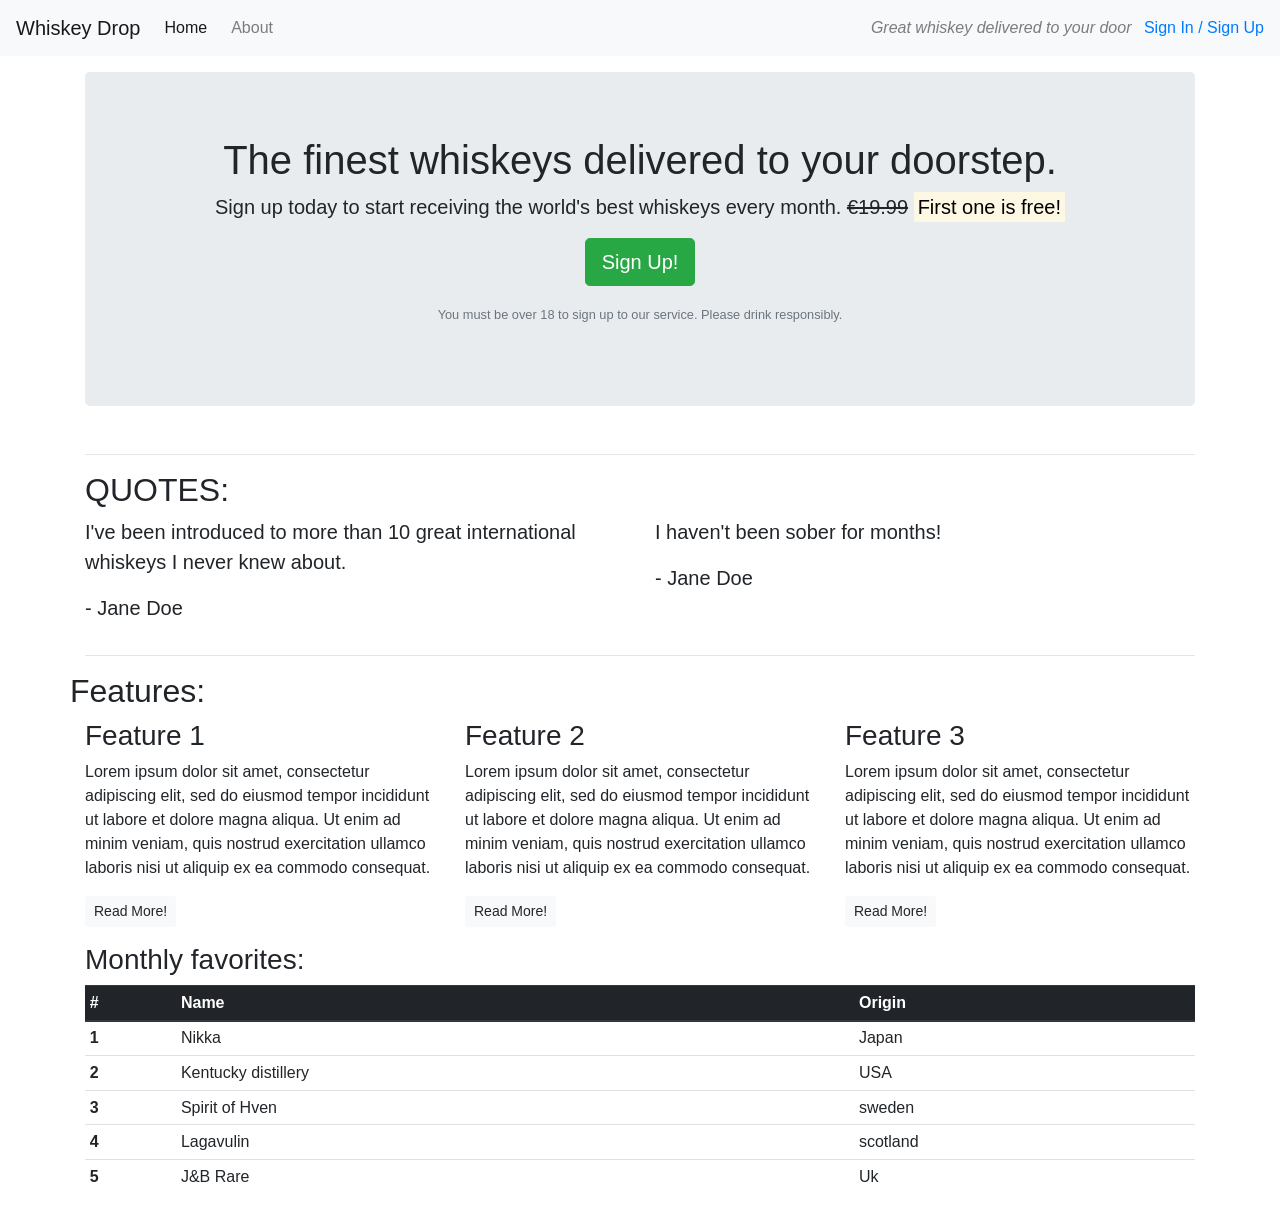
==== index.html @ f1667e3f "initial commit" ====
<!DOCTYPE html>
<html lang="en-us">

<head>
    <meta charset="utf-8">
    <meta name="viewport" content="width=device-width, initial-scale=1.0">
    <title>Whiskey Drop | Taste a new whiskey every month</title>
    <link rel="stylesheet" href="https://maxcdn.bootstrapcdn.com/bootstrap/4.1.3/css/bootstrap.min.css">
</head>

<body>
    <!--Nav-->
    <nav class="navbar navbar-light navbar-expand-sm bg-light">
        <a href="/" class="navbar-brand">
                    Whiskey Drop</a>
        <ul class="navbar-nav mr-auto">
            <li class="active nav-item mr-2"><a class="nav-link" href="/">Home</a></li>
            <li class="nav-item mr-2"><a class="nav-link" href="">About</a></li>
            <li class="nav-item mr-2 d-block d-sm-none"><a class="nav-link" href="">Sign In / Sign Up</a></li>
        </ul>

        <div class="d-none d-md-block">
            <p class="navbar-text my-auto mr-2"><i>Great whiskey delivered to your door</i></p>
            <a href="/login">Sign In / Sign Up</a>
        </div>
        <!--</div>-->
    </nav>
    <article class="container mt-3">
        <!-- Callout -->
        <div class="row">
            <div class="col-12">
                <section class="callout jumbotron text-center">
                    <h1>The finest whiskeys delivered to your doorstep.</h1>
                    <p class="lead">Sign up today to start receiving the world's best whiskeys every month.
                        <s class="d-none d-sm-inline">€19.99</s>
                        <span class="d-inline d-sm-none"><br></span>
                        <strong><mark>First one is free!</mark></strong></p>
                    <p><button class="btn btn-lg btn-success">Sign Up!</button></p>
                    <p class="text-muted"><small>You must be over 18 to sign up to our service. Please drink responsibly.</small></p>
                </section>
            </div>
        </div>
        <!-- /.callout -->
        <hr>
       <!-- Quotes -->
        <section class="quotes">
        <div class="row">
        <div class="col-12">
            <h2 class="text-uppercase">Quotes:</h2>
            </div>
            </div>
            <div class="row">
            <div class="col 12">
            <blockquote class="blockquote">
                <p>I've been introduced to more than 10 great international whiskeys I never knew about.</p>
                <p>- Jane Doe</p>
            </blockquote>
            </div>
            <div class="col 12 col-md-6">
            <blockquote class="blockquote">
                <p>I haven't been sober for months!</p>
                <p>- Jane Doe</p>
            </blockquote>
            </div>
        </div>
           </section>
        
        <!-- /.quotes -->
        <hr>

        <!--Top 5 whiskeys of the month -->
        <table class="table table-sm">
      <thead class="thead-dark">
        <tr>
        <th scope="col">#</th>
        <th scope="col">Name</th>
        <th scope="col">Origin</th>
    </tr>
  </thead>
  <tbody> 
  <tr>
      <th scope="row">1</th>
      <td>Nikka</td>
      <td>Japan</td>
    </tr>
     
     <tr>
      <th scope="row">2</th>
      <td>Kentucky distillery</td>
      <td>USA</td>
    </tr>

    <tr>
      <th scope="row">3</th>
      <td>Spirit of Hven</td>
      <td>sweden</td>
    </tr>

    <tr>
      <th scope="row">4</th>
      <td>Lagavulin</td>
      <td>scotland</td>
    </tr>


    <tr>
      <th scope="row">5</th>
      <td>J&B Rare </td>
      <td>Uk</td>
    </tr>

         
        <!-- Features -->
        <section class="features">
           <div class="row">
            <h2 class="uppercase">Features:</h2>
            </div>
            <div class="row">
            <div class="col-12 col-md-6 col-lg-4">
            <div class="feature">
                <h3>Feature 1</h3>
                <p>Lorem ipsum dolor sit amet, consectetur 
                adipiscing elit, sed do eiusmod tempor incididunt ut labore et
                 dolore magna aliqua. Ut enim ad minim veniam, quis nostrud 
                 exercitation ullamco laboris nisi ut aliquip ex ea commodo consequat.</p>
                 <p><a class="btn btn-sm btn-light" href=""> Read More!</a></p>
            </div>
            </div>
            <div class="col-12 col-md-6 col-lg-4">
            <div class="feature">
                <h3>Feature 2</h3>
                <p>Lorem ipsum dolor sit amet, consectetur adipiscing elit, sed do eiusmod tempor 
                incididunt ut labore et dolore magna aliqua. Ut enim ad minim veniam, 
                quis nostrud exercitation ullamco laboris nisi ut aliquip ex ea commodo consequat.</p>
                <p><a class="btn btn-sm btn-light" href=""> Read More!</a></p>
            </div>
            </div>
            <div class="col-12 d-md-none d-lg-block col-lg-4">
            <div class="feature">
                <h3>Feature 3</h3>
                <p>Lorem ipsum dolor sit amet, consectetur adipiscing elit,
                 sed do eiusmod tempor incididunt ut labore et dolore magna aliqua. 
                 Ut enim ad minim veniam, quis nostrud exercitation ullamco laboris nisi 
                 ut aliquip ex ea commodo consequat.</p>
                 <p><a class="btn btn-sm btn-light" href=""> Read More!</a></p>
            </div>
            </div>
            </div>
        </section>
        <section class="Monthly favorites">
        <h3 class="uppercase">Monthly favorites:</h3>
        </section>
        <!-- /.features -->
    </article>
</body>

</html>
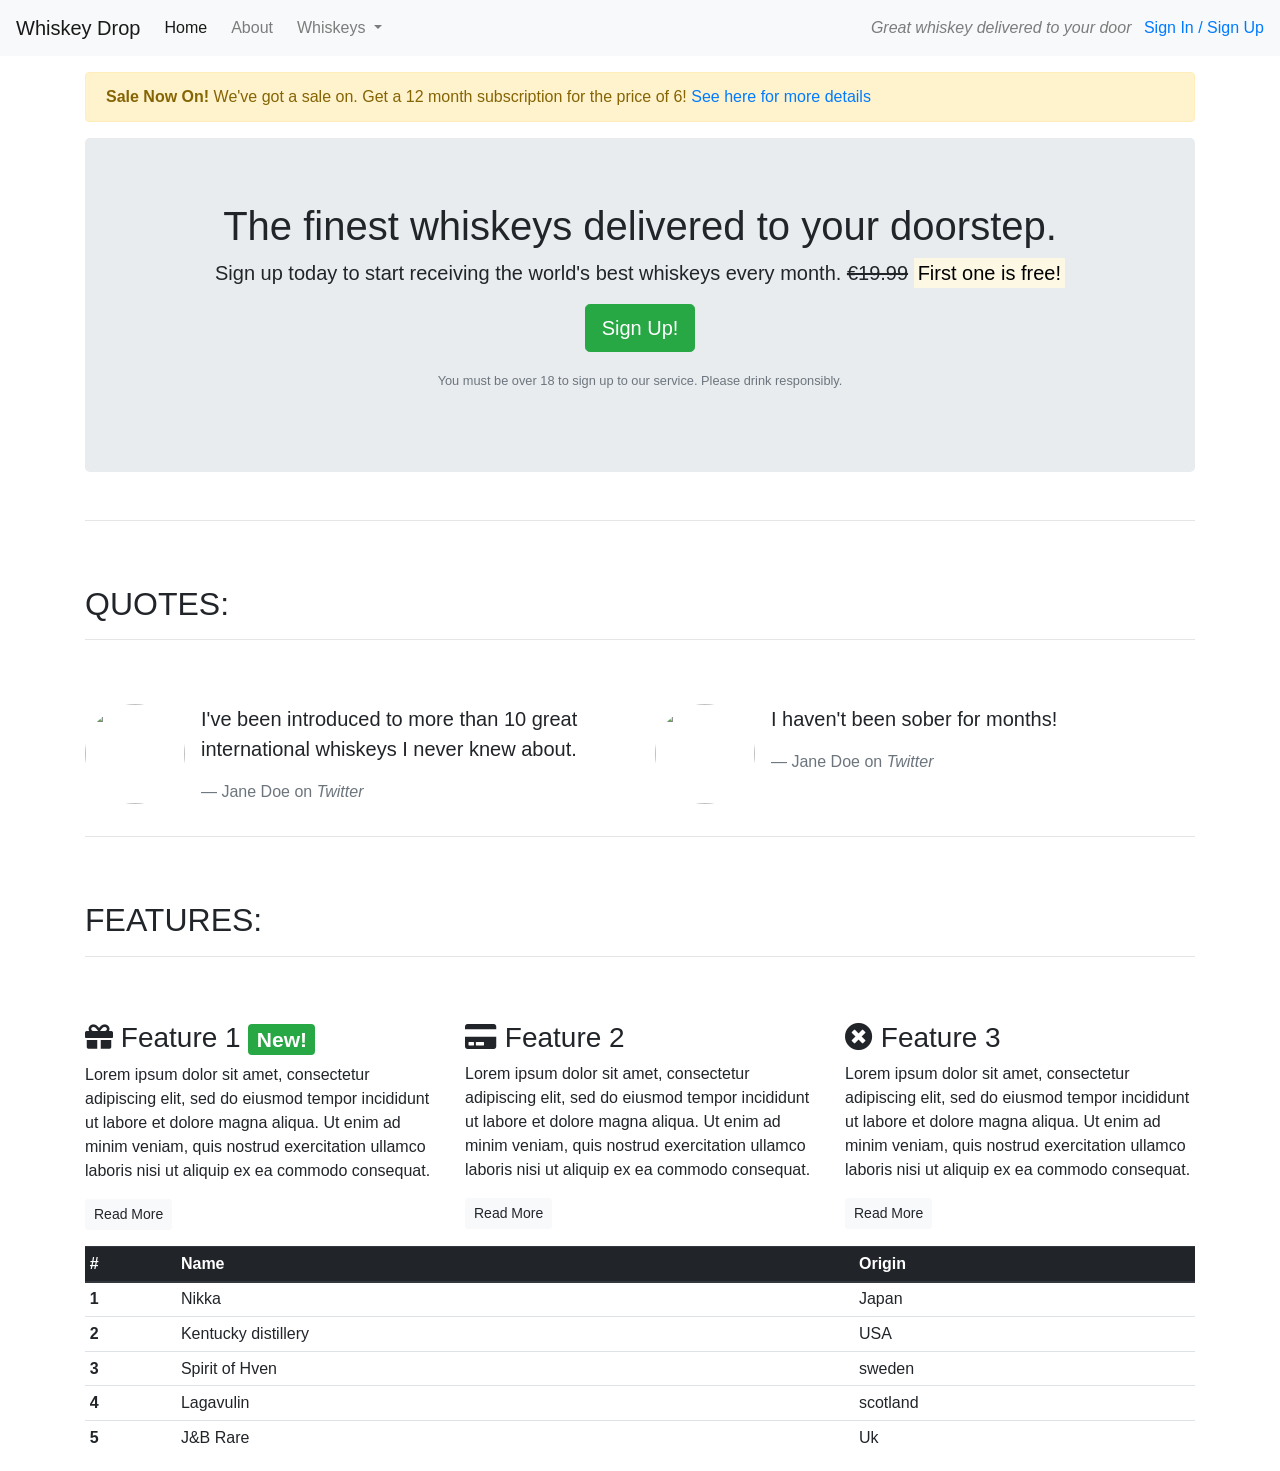
==== commit 70cf29f7: "initial commit" ====
--- a/index.html
+++ b/index.html
@@ -6,6 +6,7 @@
     <meta name="viewport" content="width=device-width, initial-scale=1.0">
     <title>Whiskey Drop | Taste a new whiskey every month</title>
     <link rel="stylesheet" href="https://maxcdn.bootstrapcdn.com/bootstrap/4.1.3/css/bootstrap.min.css">
+    <link rel="stylesheet" href="https://use.fontawesome.com/releases/v5.6.1/css/all.css" integrity="sha384-gfdkjb5BdAXd+lj+gudLWI+BXq4IuLW5IT+brZEZsLFm++aCMlF1V92rMkPaX4PP" crossorigin="anonymous">
 </head>
 
 <body>
@@ -13,12 +14,29 @@
     <nav class="navbar navbar-light navbar-expand-sm bg-light">
         <a href="/" class="navbar-brand">
                     Whiskey Drop</a>
-        <ul class="navbar-nav mr-auto">
-            <li class="active nav-item mr-2"><a class="nav-link" href="/">Home</a></li>
-            <li class="nav-item mr-2"><a class="nav-link" href="">About</a></li>
-            <li class="nav-item mr-2 d-block d-sm-none"><a class="nav-link" href="">Sign In / Sign Up</a></li>
-        </ul>
 
+        <button class="navbar-toggler ml-auto" type="button" data-toggle="collapse" data-target="#navbarNavDropdown" aria-controls="navbarNavDropdown" aria-expanded="false" aria-label="Toggle navigation">
+        <span class="navbar-toggler-icon"></span></button>
+
+        <div class="collapse navbar-collapse" id="navbarNavDropdown">
+            <ul class="navbar-nav mr-auto">
+                <li class="active nav-item mr-2"><a class="nav-link" href="/">Home</a></li>
+                <li class="nav-item mr-2"><a class="nav-link" href="">About</a></li>
+                <li class="nav-item dropdown">
+                    <a class="nav-link dropdown-toggle" href="#" id="navbarDropdownMenuLink" role="button" data-toggle="dropdown" aria-haspopup="true" aria-expanded="false">
+          Whiskeys
+        </a>
+                    <div class="dropdown-menu" aria-labelledby="navbarDropdownMenuLink">
+                        <a class="dropdown-item" href="#">Irish</a>
+                        <a class="dropdown-item" href="#">Scotch</a>
+                        <a class="dropdown-item" href="#">Japanese</a>
+                        <a class="dropdown-item" href="#">American</a>
+                    </div>
+                </li>
+
+                <li class="nav-item mr-2 d-block d-sm-none"><a class="nav-link" href="">Sign In / Sign Up</a></li>
+            </ul>
+        </div>
         <div class="d-none d-md-block">
             <p class="navbar-text my-auto mr-2"><i>Great whiskey delivered to your door</i></p>
             <a href="/login">Sign In / Sign Up</a>
@@ -26,6 +44,13 @@
         <!--</div>-->
     </nav>
     <article class="container mt-3">
+        <div class="row d-none d-sm-block">
+            <div class="col-12">
+                <div class="alert alert-warning">
+                    <strong>Sale Now On!</strong> We've got a sale on. Get a 12 month subscription for the price of 6! <a href="">See here for more details</a>
+                </div>
+            </div>
+        </div>
         <!-- Callout -->
         <div class="row">
             <div class="col-12">
@@ -42,29 +67,43 @@
         </div>
         <!-- /.callout -->
         <hr>
-       <!-- Quotes -->
+        <!-- Quotes -->
         <section class="quotes">
-        <div class="row">
-        <div class="col-12">
-            <h2 class="text-uppercase">Quotes:</h2>
-            </div>
+            <div class="row">
+                <div class="col-12 my-5">
+                    <h2 class="text-uppercase">Quotes:</h2>
+                    <hr />
+                </div>
             </div>
             <div class="row">
-            <div class="col 12">
-            <blockquote class="blockquote">
-                <p>I've been introduced to more than 10 great international whiskeys I never knew about.</p>
-                <p>- Jane Doe</p>
-            </blockquote>
+                <div class="col-12 col-md-6">
+                    <div class="media">
+                        <div class="d-none d-sm-block">
+                            <img src="images/girl-image.png" class="rounded-circle mr-3" height=100 width=100>
+                        </div>
+                        <div class="media-body">
+                            <blockquote class="blockquote">
+                                <p>I've been introduced to more than 10 great international whiskeys I never knew about.</p>
+                                <footer class="blockquote-footer">Jane Doe on <cite title="Twitter">Twitter</cite></footer>
+                            </blockquote>
+                        </div>
+                    </div>
+                </div>
+                <div class="col-12 col-md-6">
+                    <div class="media">
+                        <div class="d-none d-sm-block">
+                            <img src="images/guy-image.png" class="rounded-circle mr-3" height=100 width=100>
+                        </div>
+                        <div class="media-body">
+                            <blockquote class="blockquote">
+                                <p>I haven't been sober for months!</p>
+                                <footer class="blockquote-footer">Jane Doe on <cite title="Twitter">Twitter</cite></footer>
+                            </blockquote>
+                        </div>
+                    </div>
+                </div>
             </div>
-            <div class="col 12 col-md-6">
-            <blockquote class="blockquote">
-                <p>I haven't been sober for months!</p>
-                <p>- Jane Doe</p>
-            </blockquote>
-            </div>
-        </div>
-           </section>
-        
+        </section>
         <!-- /.quotes -->
         <hr>
 
@@ -109,49 +148,44 @@
       <td>Uk</td>
     </tr>
 
-         
-        <!-- Features -->
+         <!-- Features -->
         <section class="features">
-           <div class="row">
-            <h2 class="uppercase">Features:</h2>
+            <div class="row">
+                <div class="col-12 my-5">
+                    <h2 class="text-uppercase">Features:</h2>
+                    <hr />
+                </div>
             </div>
             <div class="row">
-            <div class="col-12 col-md-6 col-lg-4">
-            <div class="feature">
-                <h3>Feature 1</h3>
-                <p>Lorem ipsum dolor sit amet, consectetur 
-                adipiscing elit, sed do eiusmod tempor incididunt ut labore et
-                 dolore magna aliqua. Ut enim ad minim veniam, quis nostrud 
-                 exercitation ullamco laboris nisi ut aliquip ex ea commodo consequat.</p>
-                 <p><a class="btn btn-sm btn-light" href=""> Read More!</a></p>
+                <div class="col-12 col-md-6 col-lg-4">
+                    <div class="feature">
+                        <h3><i class="fas fa-gift d-none d-sm-inline"></i> Feature 1 <span class="badge badge-success">New!</span></h3>
+                        <p>Lorem ipsum dolor sit amet, consectetur adipiscing elit, sed do eiusmod tempor incididunt ut labore et dolore magna aliqua. Ut enim ad minim veniam, quis nostrud exercitation ullamco laboris nisi ut aliquip ex ea commodo consequat.</p>
+                        <p><a class="btn btn-sm btn-light" href="">Read More</a></p>
+                    </div>
+                </div>
+                <div class="col-12 col-md-6 col-lg-4">
+                    <div class="feature">
+                        <h3><i class="fas fa-credit-card d-none d-sm-inline"></i> Feature 2</h3>
+                        <p>Lorem ipsum dolor sit amet, consectetur adipiscing elit, sed do eiusmod tempor incididunt ut labore et dolore magna aliqua. Ut enim ad minim veniam, quis nostrud exercitation ullamco laboris nisi ut aliquip ex ea commodo consequat.</p>
+                        <p><a class="btn btn-sm btn-light" href="">Read More</a></p>
+                    </div>
+                </div>
+                <div class="col-12 d-md-none d-lg-block col-lg-4">
+                    <div class="feature">
+                        <h3><i class="fas fa-times-circle d-none d-sm-inline"></i> Feature 3</h3>
+                        <p>Lorem ipsum dolor sit amet, consectetur adipiscing elit, sed do eiusmod tempor incididunt ut labore et dolore magna aliqua. Ut enim ad minim veniam, quis nostrud exercitation ullamco laboris nisi ut aliquip ex ea commodo consequat.</p>
+                        <p><a class="btn btn-sm btn-light" href="">Read More</a></p>
+                    </div>
+                </div>
             </div>
-            </div>
-            <div class="col-12 col-md-6 col-lg-4">
-            <div class="feature">
-                <h3>Feature 2</h3>
-                <p>Lorem ipsum dolor sit amet, consectetur adipiscing elit, sed do eiusmod tempor 
-                incididunt ut labore et dolore magna aliqua. Ut enim ad minim veniam, 
-                quis nostrud exercitation ullamco laboris nisi ut aliquip ex ea commodo consequat.</p>
-                <p><a class="btn btn-sm btn-light" href=""> Read More!</a></p>
-            </div>
-            </div>
-            <div class="col-12 d-md-none d-lg-block col-lg-4">
-            <div class="feature">
-                <h3>Feature 3</h3>
-                <p>Lorem ipsum dolor sit amet, consectetur adipiscing elit,
-                 sed do eiusmod tempor incididunt ut labore et dolore magna aliqua. 
-                 Ut enim ad minim veniam, quis nostrud exercitation ullamco laboris nisi 
-                 ut aliquip ex ea commodo consequat.</p>
-                 <p><a class="btn btn-sm btn-light" href=""> Read More!</a></p>
-            </div>
-            </div>
-            </div>
-        </section>
-        <section class="Monthly favorites">
-        <h3 class="uppercase">Monthly favorites:</h3>
         </section>
         <!-- /.features -->
     </article>
+
+    <script src="https://code.jquery.com/jquery-3.3.1.slim.min.js" integrity="sha384-q8i/X+965DzO0rT7abK41JStQIAqVgRVzpbzo5smXKp4YfRvH+8abtTE1Pi6jizo" crossorigin="anonymous"></script>
+    <script src="https://cdnjs.cloudflare.com/ajax/libs/popper.js/1.14.3/umd/popper.min.js" integrity="sha384-ZMP7rVo3mIykV+2+9J3UJ46jBk0WLaUAdn689aCwoqbBJiSnjAK/l8WvCWPIPm49" crossorigin="anonymous"></script>
+    <script src="https://stackpath.bootstrapcdn.com/bootstrap/4.1.3/js/bootstrap.min.js" integrity="sha384-ChfqqxuZUCnJSK3+MXmPNIyE6ZbWh2IMqE241rYiqJxyMiZ6OW/JmZQ5stwEULTy" crossorigin="anonymous"></script>
 </body>
 
 </html>
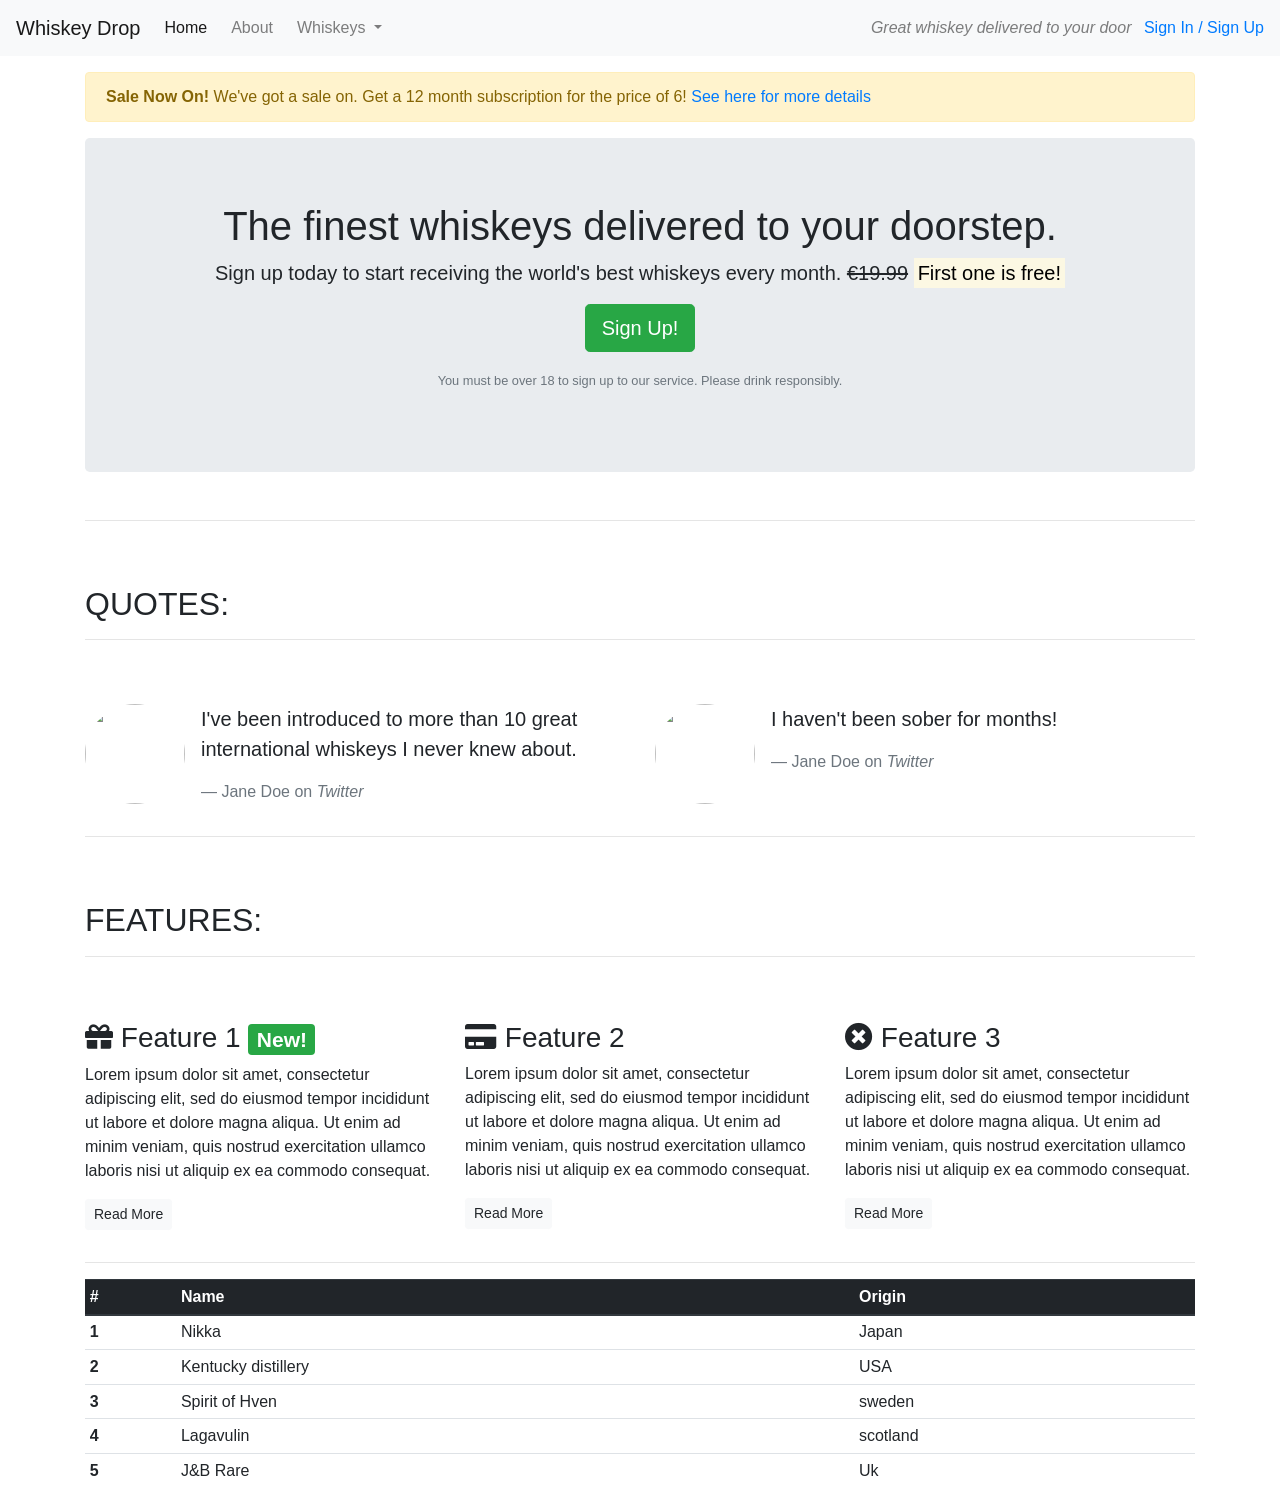
==== commit a69f7db6: "initial commit" ====
--- a/index.html
+++ b/index.html
@@ -1,4 +1,4 @@
-<!DOCTYPE html>
+    <!DOCTYPE html>
 <html lang="en-us">
 
 <head>
@@ -60,7 +60,7 @@
                         <s class="d-none d-sm-inline">€19.99</s>
                         <span class="d-inline d-sm-none"><br></span>
                         <strong><mark>First one is free!</mark></strong></p>
-                    <p><button class="btn btn-lg btn-success">Sign Up!</button></p>
+                    <p><button class="btn btn-lg btn-success" data-toggle="modal" data-target="#signUpModal">Sign Up!</button></p>
                     <p class="text-muted"><small>You must be over 18 to sign up to our service. Please drink responsibly.</small></p>
                 </section>
             </div>
@@ -105,6 +105,39 @@
             </div>
         </section>
         <!-- /.quotes -->
+        <hr>
+        <!-- Features -->
+        <section class="features">
+            <div class="row">
+                <div class="col-12 my-5">
+                    <h2 class="text-uppercase">Features:</h2>
+                    <hr />
+                </div>
+            </div>
+            <div class="row">
+                <div class="col-12 col-md-6 col-lg-4">
+                    <div class="feature">
+                        <h3><i class="fas fa-gift d-none d-sm-inline"></i> Feature 1 <span class="badge badge-success">New!</span></h3>
+                        <p>Lorem ipsum dolor sit amet, consectetur adipiscing elit, sed do eiusmod tempor incididunt ut labore et dolore magna aliqua. Ut enim ad minim veniam, quis nostrud exercitation ullamco laboris nisi ut aliquip ex ea commodo consequat.</p>
+                        <p><a class="btn btn-sm btn-light" href="">Read More</a></p>
+                    </div>
+                </div>
+                <div class="col-12 col-md-6 col-lg-4">
+                    <div class="feature">
+                        <h3><i class="fas fa-credit-card d-none d-sm-inline"></i> Feature 2</h3>
+                        <p>Lorem ipsum dolor sit amet, consectetur adipiscing elit, sed do eiusmod tempor incididunt ut labore et dolore magna aliqua. Ut enim ad minim veniam, quis nostrud exercitation ullamco laboris nisi ut aliquip ex ea commodo consequat.</p>
+                        <p><a class="btn btn-sm btn-light" href="">Read More</a></p>
+                    </div>
+                </div>
+                <div class="col-12 d-md-none d-lg-block col-lg-4">
+                    <div class="feature">
+                        <h3><i class="fas fa-times-circle d-none d-sm-inline"></i> Feature 3</h3>
+                        <p>Lorem ipsum dolor sit amet, consectetur adipiscing elit, sed do eiusmod tempor incididunt ut labore et dolore magna aliqua. Ut enim ad minim veniam, quis nostrud exercitation ullamco laboris nisi ut aliquip ex ea commodo consequat.</p>
+                        <p><a class="btn btn-sm btn-light" href="">Read More</a></p>
+                    </div>
+                </div>
+            </div>
+        </section>
         <hr>
 
         <!--Top 5 whiskeys of the month -->
@@ -149,43 +182,42 @@
     </tr>
 
          <!-- Features -->
-        <section class="features">
-            <div class="row">
-                <div class="col-12 my-5">
-                    <h2 class="text-uppercase">Features:</h2>
-                    <hr />
-                </div>
-            </div>
-            <div class="row">
-                <div class="col-12 col-md-6 col-lg-4">
-                    <div class="feature">
-                        <h3><i class="fas fa-gift d-none d-sm-inline"></i> Feature 1 <span class="badge badge-success">New!</span></h3>
-                        <p>Lorem ipsum dolor sit amet, consectetur adipiscing elit, sed do eiusmod tempor incididunt ut labore et dolore magna aliqua. Ut enim ad minim veniam, quis nostrud exercitation ullamco laboris nisi ut aliquip ex ea commodo consequat.</p>
-                        <p><a class="btn btn-sm btn-light" href="">Read More</a></p>
-                    </div>
-                </div>
-                <div class="col-12 col-md-6 col-lg-4">
-                    <div class="feature">
-                        <h3><i class="fas fa-credit-card d-none d-sm-inline"></i> Feature 2</h3>
-                        <p>Lorem ipsum dolor sit amet, consectetur adipiscing elit, sed do eiusmod tempor incididunt ut labore et dolore magna aliqua. Ut enim ad minim veniam, quis nostrud exercitation ullamco laboris nisi ut aliquip ex ea commodo consequat.</p>
-                        <p><a class="btn btn-sm btn-light" href="">Read More</a></p>
-                    </div>
-                </div>
-                <div class="col-12 d-md-none d-lg-block col-lg-4">
-                    <div class="feature">
-                        <h3><i class="fas fa-times-circle d-none d-sm-inline"></i> Feature 3</h3>
-                        <p>Lorem ipsum dolor sit amet, consectetur adipiscing elit, sed do eiusmod tempor incididunt ut labore et dolore magna aliqua. Ut enim ad minim veniam, quis nostrud exercitation ullamco laboris nisi ut aliquip ex ea commodo consequat.</p>
-                        <p><a class="btn btn-sm btn-light" href="">Read More</a></p>
-                    </div>
-                </div>
-            </div>
-        </section>
-        <!-- /.features -->
     </article>
+    
+    <div class="modal" tabindex="-1" role="dialog" id="signUpModal">
+        <div class="modal-dialog" role="document">
+            <div class="modal-content">
+                <div class="modal-header">
+                    <h5 class="modal-title">Sign Up To Whiskey Drop!</h5>
+                    <button type="button" class="close" data-dismiss="modal" aria-label="Close">
+          <span aria-hidden="true">&times;</span>
+        </button>
+                </div>
+                <div class="modal-body">
+                    <form>
+                        <div class="form-group">
+                            <label for="exampleInputEmail1">Email address</label>
+                            <input type="email" class="form-control" id="exampleInputEmail1" aria-describedby="emailHelp" placeholder="Enter email">
+                            <small id="emailHelp" class="form-text text-muted">We'll never share your email with anyone else.</small>
+                        </div>
+                        <div class="form-group">
+                            <label for="password">Password</label>
+                            <input type="password" class="form-control" id="password" placeholder="Password">
+                        </div>
+                        <div class="form-group">
+                            <label for="repeatPassword">Repeat Password</label>
+                            <input type="password" class="form-control" id="repeatPassword" placeholder="Repeat Password">
+                        </div>
+                        <button type="submit" class="btn btn-success">Submit</button>
+                    </form>
+                </div>
+            </div>
+        </div>
+    </div>
 
     <script src="https://code.jquery.com/jquery-3.3.1.slim.min.js" integrity="sha384-q8i/X+965DzO0rT7abK41JStQIAqVgRVzpbzo5smXKp4YfRvH+8abtTE1Pi6jizo" crossorigin="anonymous"></script>
     <script src="https://cdnjs.cloudflare.com/ajax/libs/popper.js/1.14.3/umd/popper.min.js" integrity="sha384-ZMP7rVo3mIykV+2+9J3UJ46jBk0WLaUAdn689aCwoqbBJiSnjAK/l8WvCWPIPm49" crossorigin="anonymous"></script>
     <script src="https://stackpath.bootstrapcdn.com/bootstrap/4.1.3/js/bootstrap.min.js" integrity="sha384-ChfqqxuZUCnJSK3+MXmPNIyE6ZbWh2IMqE241rYiqJxyMiZ6OW/JmZQ5stwEULTy" crossorigin="anonymous"></script>
 </body>
 
-</html>+</html>
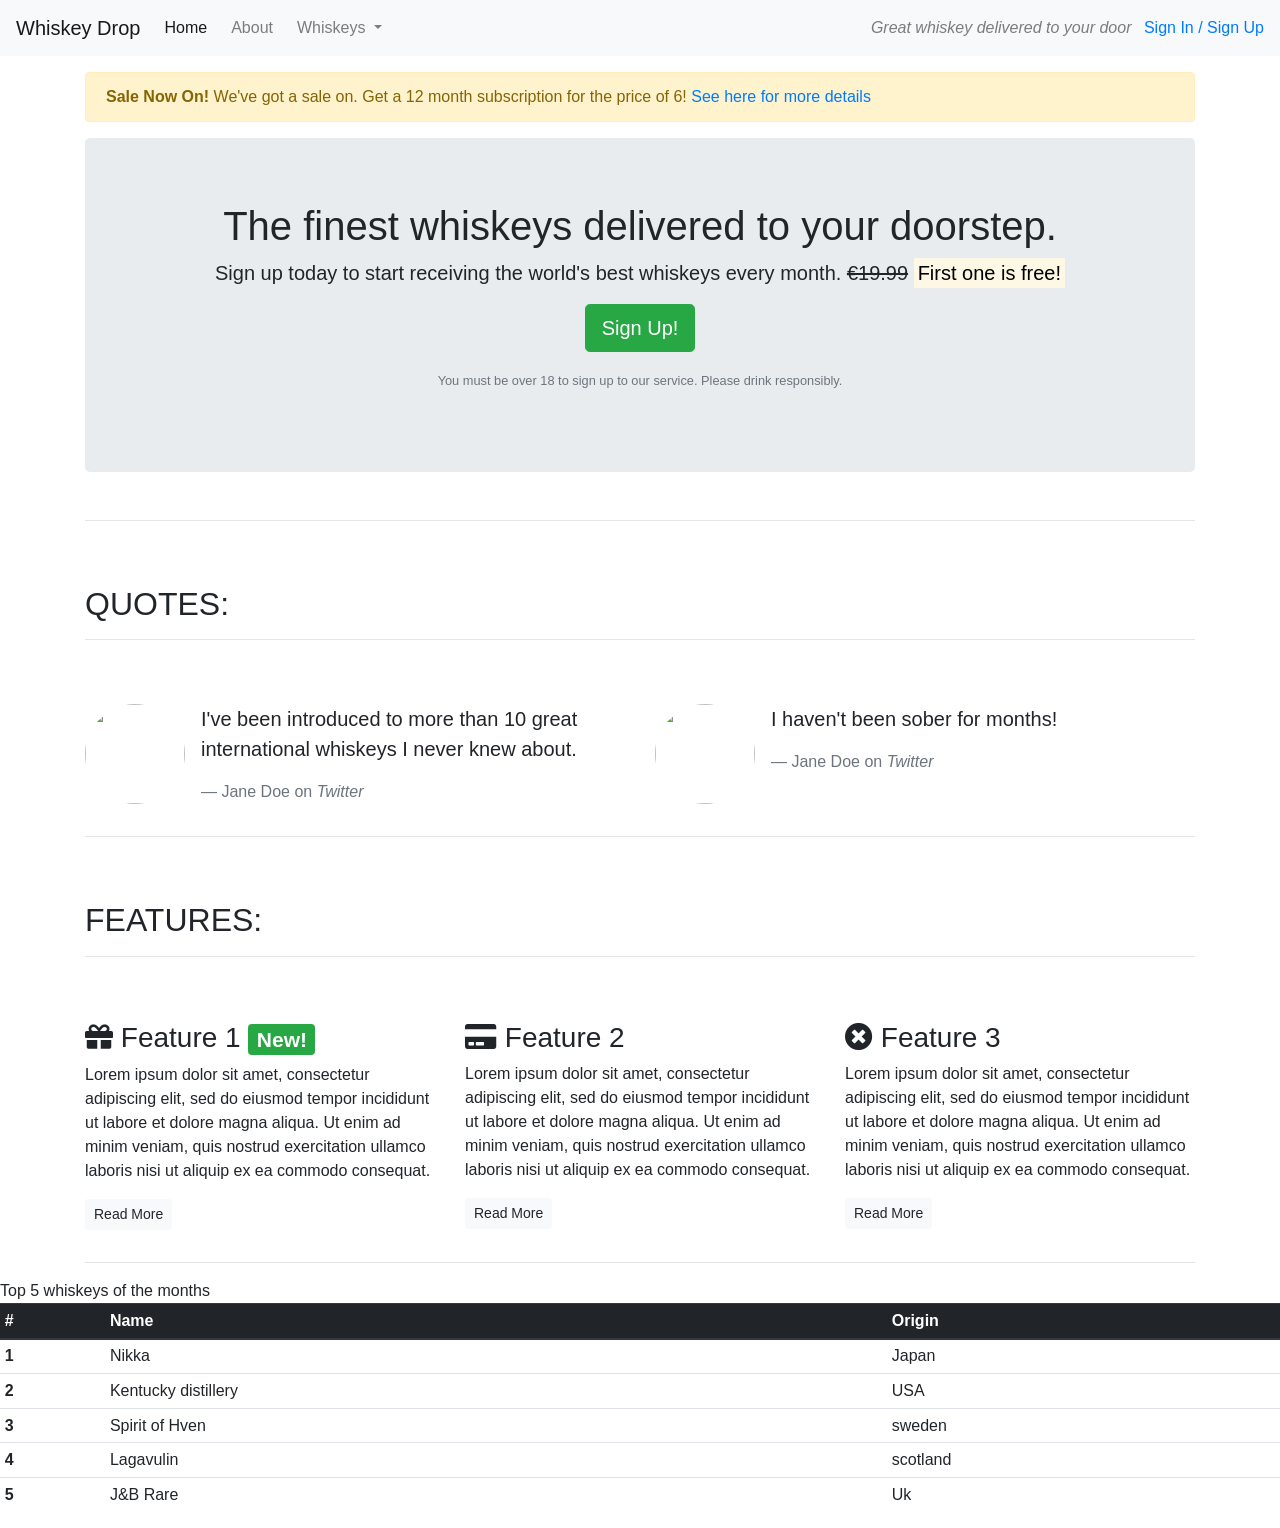
==== commit 00829ac2: "initial commit" ====
--- a/index.html
+++ b/index.html
@@ -67,6 +67,7 @@
         </div>
         <!-- /.callout -->
         <hr>
+       
         <!-- Quotes -->
         <section class="quotes">
             <div class="row">
@@ -105,7 +106,9 @@
             </div>
         </section>
         <!-- /.quotes -->
+        
         <hr>
+        
         <!-- Features -->
         <section class="features">
             <div class="row">
@@ -139,47 +142,6 @@
             </div>
         </section>
         <hr>
-
-        <!--Top 5 whiskeys of the month -->
-        <table class="table table-sm">
-      <thead class="thead-dark">
-        <tr>
-        <th scope="col">#</th>
-        <th scope="col">Name</th>
-        <th scope="col">Origin</th>
-    </tr>
-  </thead>
-  <tbody> 
-  <tr>
-      <th scope="row">1</th>
-      <td>Nikka</td>
-      <td>Japan</td>
-    </tr>
-     
-     <tr>
-      <th scope="row">2</th>
-      <td>Kentucky distillery</td>
-      <td>USA</td>
-    </tr>
-
-    <tr>
-      <th scope="row">3</th>
-      <td>Spirit of Hven</td>
-      <td>sweden</td>
-    </tr>
-
-    <tr>
-      <th scope="row">4</th>
-      <td>Lagavulin</td>
-      <td>scotland</td>
-    </tr>
-
-
-    <tr>
-      <th scope="row">5</th>
-      <td>J&B Rare </td>
-      <td>Uk</td>
-    </tr>
 
          <!-- Features -->
     </article>
@@ -214,7 +176,49 @@
             </div>
         </div>
     </div>
-
+     <!--Top 5 whiskeys of the month -->
+    <section>Top 5 whiskeys of the months </section> 
+        <table class="table table-sm">
+      <thead class="thead-dark">
+        <tr>
+        <th scope="col">#</th>
+        <th scope="col">Name</th>
+        <th scope="col">Origin</th>
+    </tr>
+  </thead>
+  <tbody> 
+  <tr>
+      <th scope="row">1</th>
+      <td>Nikka</td>
+      <td>Japan</td>
+    </tr>
+     
+     <tr>
+      <th scope="row">2</th>
+      <td>Kentucky distillery</td>
+      <td>USA</td>
+    </tr>
+
+    <tr>
+      <th scope="row">3</th>
+      <td>Spirit of Hven</td>
+      <td>sweden</td>
+    </tr>
+
+    <tr>
+      <th scope="row">4</th>
+      <td>Lagavulin</td>
+      <td>scotland</td>
+    </tr>
+
+
+    <tr>
+      <th scope="row">5</th>
+      <td>J&B Rare </td>
+      <td>Uk</td>
+    </tr>
+    <!--Top 5 whiskeys of the month -->
+    
     <script src="https://code.jquery.com/jquery-3.3.1.slim.min.js" integrity="sha384-q8i/X+965DzO0rT7abK41JStQIAqVgRVzpbzo5smXKp4YfRvH+8abtTE1Pi6jizo" crossorigin="anonymous"></script>
     <script src="https://cdnjs.cloudflare.com/ajax/libs/popper.js/1.14.3/umd/popper.min.js" integrity="sha384-ZMP7rVo3mIykV+2+9J3UJ46jBk0WLaUAdn689aCwoqbBJiSnjAK/l8WvCWPIPm49" crossorigin="anonymous"></script>
     <script src="https://stackpath.bootstrapcdn.com/bootstrap/4.1.3/js/bootstrap.min.js" integrity="sha384-ChfqqxuZUCnJSK3+MXmPNIyE6ZbWh2IMqE241rYiqJxyMiZ6OW/JmZQ5stwEULTy" crossorigin="anonymous"></script>
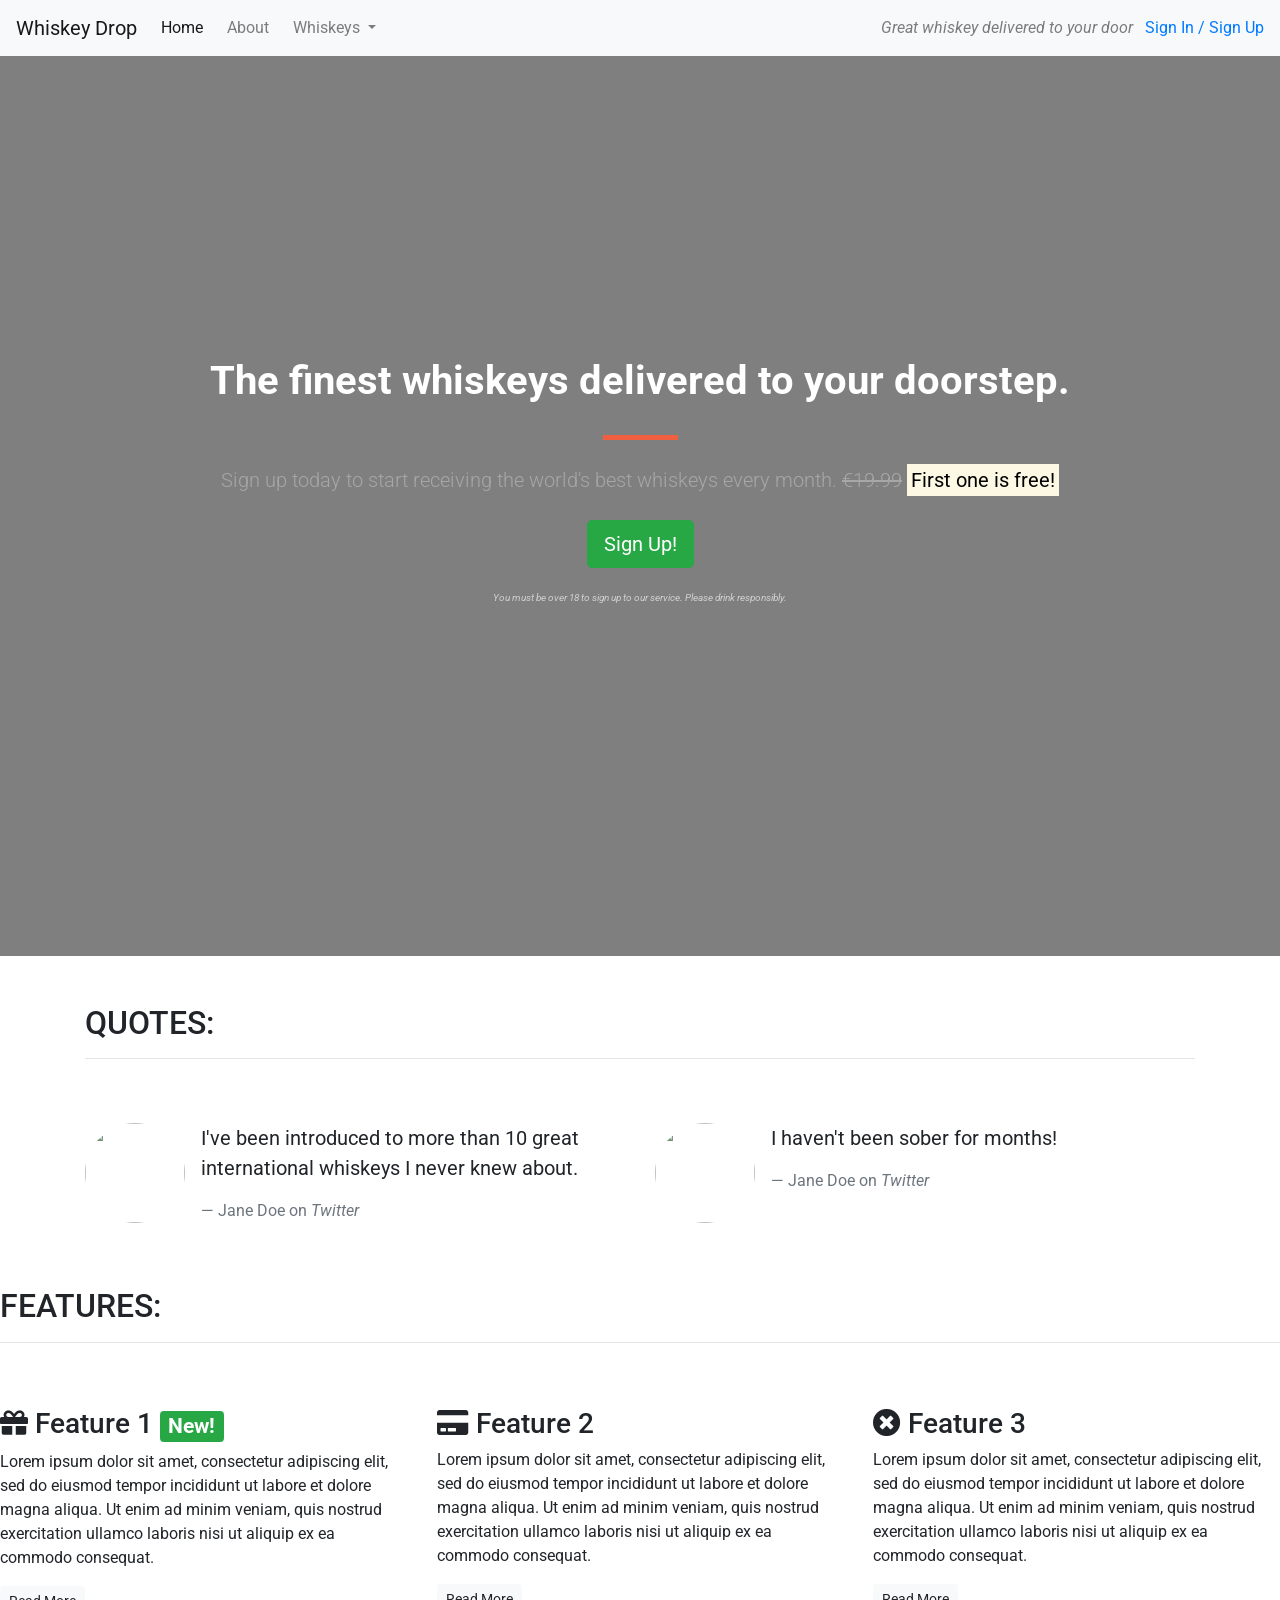
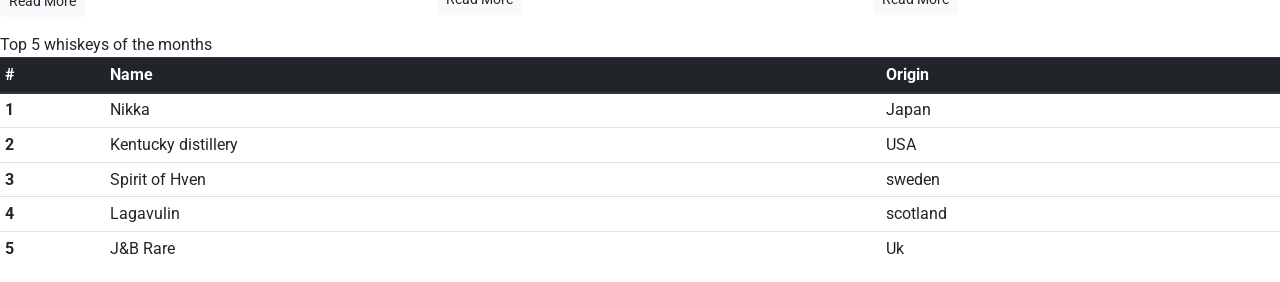
==== commit e99e6a48: "initial commit" ====
--- a/index.html
+++ b/index.html
@@ -1,4 +1,4 @@
-    <!DOCTYPE html>
+<!DOCTYPE html>
 <html lang="en-us">
 
 <head>
@@ -7,6 +7,8 @@
     <title>Whiskey Drop | Taste a new whiskey every month</title>
     <link rel="stylesheet" href="https://maxcdn.bootstrapcdn.com/bootstrap/4.1.3/css/bootstrap.min.css">
     <link rel="stylesheet" href="https://use.fontawesome.com/releases/v5.6.1/css/all.css" integrity="sha384-gfdkjb5BdAXd+lj+gudLWI+BXq4IuLW5IT+brZEZsLFm++aCMlF1V92rMkPaX4PP" crossorigin="anonymous">
+    <link href="https://fonts.googleapis.com/css?family=Roboto:400,700" rel="stylesheet">
+    <link rel="stylesheet" href="css/style.css" type="text/css">
 </head>
 
 <body>
@@ -43,19 +45,23 @@
         </div>
         <!--</div>-->
     </nav>
-    <article class="container mt-3">
-        <div class="row d-none d-sm-block">
-            <div class="col-12">
-                <div class="alert alert-warning">
-                    <strong>Sale Now On!</strong> We've got a sale on. Get a 12 month subscription for the price of 6! <a href="">See here for more details</a>
-                </div>
-            </div>
-        </div>
+    <!--<div class="container alert-container">-->
+    <!--    <div class="row d-none d-sm-block">-->
+    <!--        <div class="col-12">-->
+    <!--            <div class="alert alert-warning">-->
+    <!--                <strong>Sale Now On!</strong> We've got a sale on. Get a 12 month subscription for the price of 6! <a href="">See here for more details</a>-->
+    <!--            </div>-->
+    <!--        </div>-->
+    <!--    </div>-->
+    <!--</div>-->
+    <div class="container-fluid callout-container">
         <!-- Callout -->
+        <div class="opaque-overlay">&nbsp;</div>
         <div class="row">
             <div class="col-12">
                 <section class="callout jumbotron text-center">
-                    <h1>The finest whiskeys delivered to your doorstep.</h1>
+                    <h1 class="jumbotron-header">The finest whiskeys delivered to your doorstep.</h1>
+                    <hr class="block-divider block-divider--orange">
                     <p class="lead">Sign up today to start receiving the world's best whiskeys every month.
                         <s class="d-none d-sm-inline">€19.99</s>
                         <span class="d-inline d-sm-none"><br></span>
@@ -65,10 +71,11 @@
                 </section>
             </div>
         </div>
-        <!-- /.callout -->
-        <hr>
-       
-        <!-- Quotes -->
+    </div>
+    <!-- /.callout -->
+
+    <!-- Quotes -->
+    <div class="container quotes-container">
         <section class="quotes">
             <div class="row">
                 <div class="col-12 my-5">
@@ -80,7 +87,7 @@
                 <div class="col-12 col-md-6">
                     <div class="media">
                         <div class="d-none d-sm-block">
-                            <img src="images/girl-image.png" class="rounded-circle mr-3" height=100 width=100>
+                            <img src="https://lh3.googleusercontent.com/eaz0fLBTvAdo8CmZspJ43XncqQC_3GX3hb6mcWHVbM6Vpq54zXE5klBe7Ft0PHZj2DQKD-4=s93" class="rounded-circle mr-3" height=100 width=100>
                         </div>
                         <div class="media-body">
                             <blockquote class="blockquote">
@@ -93,7 +100,7 @@
                 <div class="col-12 col-md-6">
                     <div class="media">
                         <div class="d-none d-sm-block">
-                            <img src="images/guy-image.png" class="rounded-circle mr-3" height=100 width=100>
+                            <img src="https://lh3.googleusercontent.com/yss5k7tD0VJmGRZeNhvt5OzPz6K_PU1TjHqEv6JJ3BTSgSYM6jveVAKgsTJ7X_uJzWCU=s90" class="rounded-circle mr-3" height=100 width=100>
                         </div>
                         <div class="media-body">
                             <blockquote class="blockquote">
@@ -105,11 +112,11 @@
                 </div>
             </div>
         </section>
-        <!-- /.quotes -->
-        
-        <hr>
-        
-        <!-- Features -->
+    </div>
+    <!-- /.quotes -->
+
+    <!-- Features -->
+    <div class="features-container">
         <section class="features">
             <div class="row">
                 <div class="col-12 my-5">
@@ -141,11 +148,9 @@
                 </div>
             </div>
         </section>
-        <hr>
-
-         <!-- Features -->
-    </article>
-    
+    </div>
+    <!-- /.features -->
+
     <div class="modal" tabindex="-1" role="dialog" id="signUpModal">
         <div class="modal-dialog" role="document">
             <div class="modal-content">
@@ -176,6 +181,7 @@
             </div>
         </div>
     </div>
+     
      <!--Top 5 whiskeys of the month -->
     <section>Top 5 whiskeys of the months </section> 
         <table class="table table-sm">
@@ -219,9 +225,9 @@
     </tr>
     <!--Top 5 whiskeys of the month -->
     
-    <script src="https://code.jquery.com/jquery-3.3.1.slim.min.js" integrity="sha384-q8i/X+965DzO0rT7abK41JStQIAqVgRVzpbzo5smXKp4YfRvH+8abtTE1Pi6jizo" crossorigin="anonymous"></script>
+     <script src="https://code.jquery.com/jquery-3.3.1.slim.min.js" integrity="sha384-q8i/X+965DzO0rT7abK41JStQIAqVgRVzpbzo5smXKp4YfRvH+8abtTE1Pi6jizo" crossorigin="anonymous"></script>
     <script src="https://cdnjs.cloudflare.com/ajax/libs/popper.js/1.14.3/umd/popper.min.js" integrity="sha384-ZMP7rVo3mIykV+2+9J3UJ46jBk0WLaUAdn689aCwoqbBJiSnjAK/l8WvCWPIPm49" crossorigin="anonymous"></script>
     <script src="https://stackpath.bootstrapcdn.com/bootstrap/4.1.3/js/bootstrap.min.js" integrity="sha384-ChfqqxuZUCnJSK3+MXmPNIyE6ZbWh2IMqE241rYiqJxyMiZ6OW/JmZQ5stwEULTy" crossorigin="anonymous"></script>
 </body>
 
-</html>
+</html>
--- a/css/style.css
+++ b/css/style.css
@@ -0,0 +1,100 @@
+body {
+    font-family: 'Roboto', sans-serif;
+}
+
+/* Containers */
+
+.alert-container {}
+
+.callout-container {
+    height: 100vh;
+
+    background: url('../images/whiskey-background.jpg') no-repeat center center fixed;
+    -webkit-background-size: cover;
+    -moz-background-size: cover;
+    -o-background-size: cover;
+    background-size: cover;
+
+    display: flex;
+    align-items: center;
+    justify-content: center;
+
+    position: relative;
+}
+
+.opaque-overlay {
+    position: absolute;
+    top: 0;
+    left: 0;
+    height: 100%;
+    width: 100%;
+    background-color: rgba(0, 0, 0, 0.5);
+}
+
+.quotes-container {}
+
+.features-container {}
+
+/* Block dividers */
+
+.block-divider {
+    width: 75px;
+    height: 5px;
+    border: 0;
+    background-color: #444;
+}
+
+.block-divider--orange {
+    background-color: #f05f40;
+}
+
+.block-divider--short {
+    width: 35px;
+}
+
+/* Jumbotron */
+
+.jumbotron {
+    background-color: transparent;
+}
+
+.jumbotron h1 {
+    color: white;
+    font-weight: bold;
+    margin-bottom: 30px;
+    color: white;
+}
+
+.jumbotron .lead {
+    color: #a7a7a7;
+    margin: 25px 0;
+}
+
+.jumbotron small {
+    font-size: 60%;
+    font-style: italic;
+    color: #d0d0d0;
+}
+
+/* Buttons */
+
+.btn--cta {
+    font-weight: bold;
+    border-radius: 23px;
+    width: 160px;
+}
+
+.btn--red {
+    color: white;
+    background-color: #f05f40;
+    border-color: #f05f40;
+}
+
+.btn--red:hover,
+.btn--red:active,
+.btn--red:focus,
+.btn--red:active:focus {
+    background-color: #df4929;
+    border-color: #df4929;
+    color: white;
+}
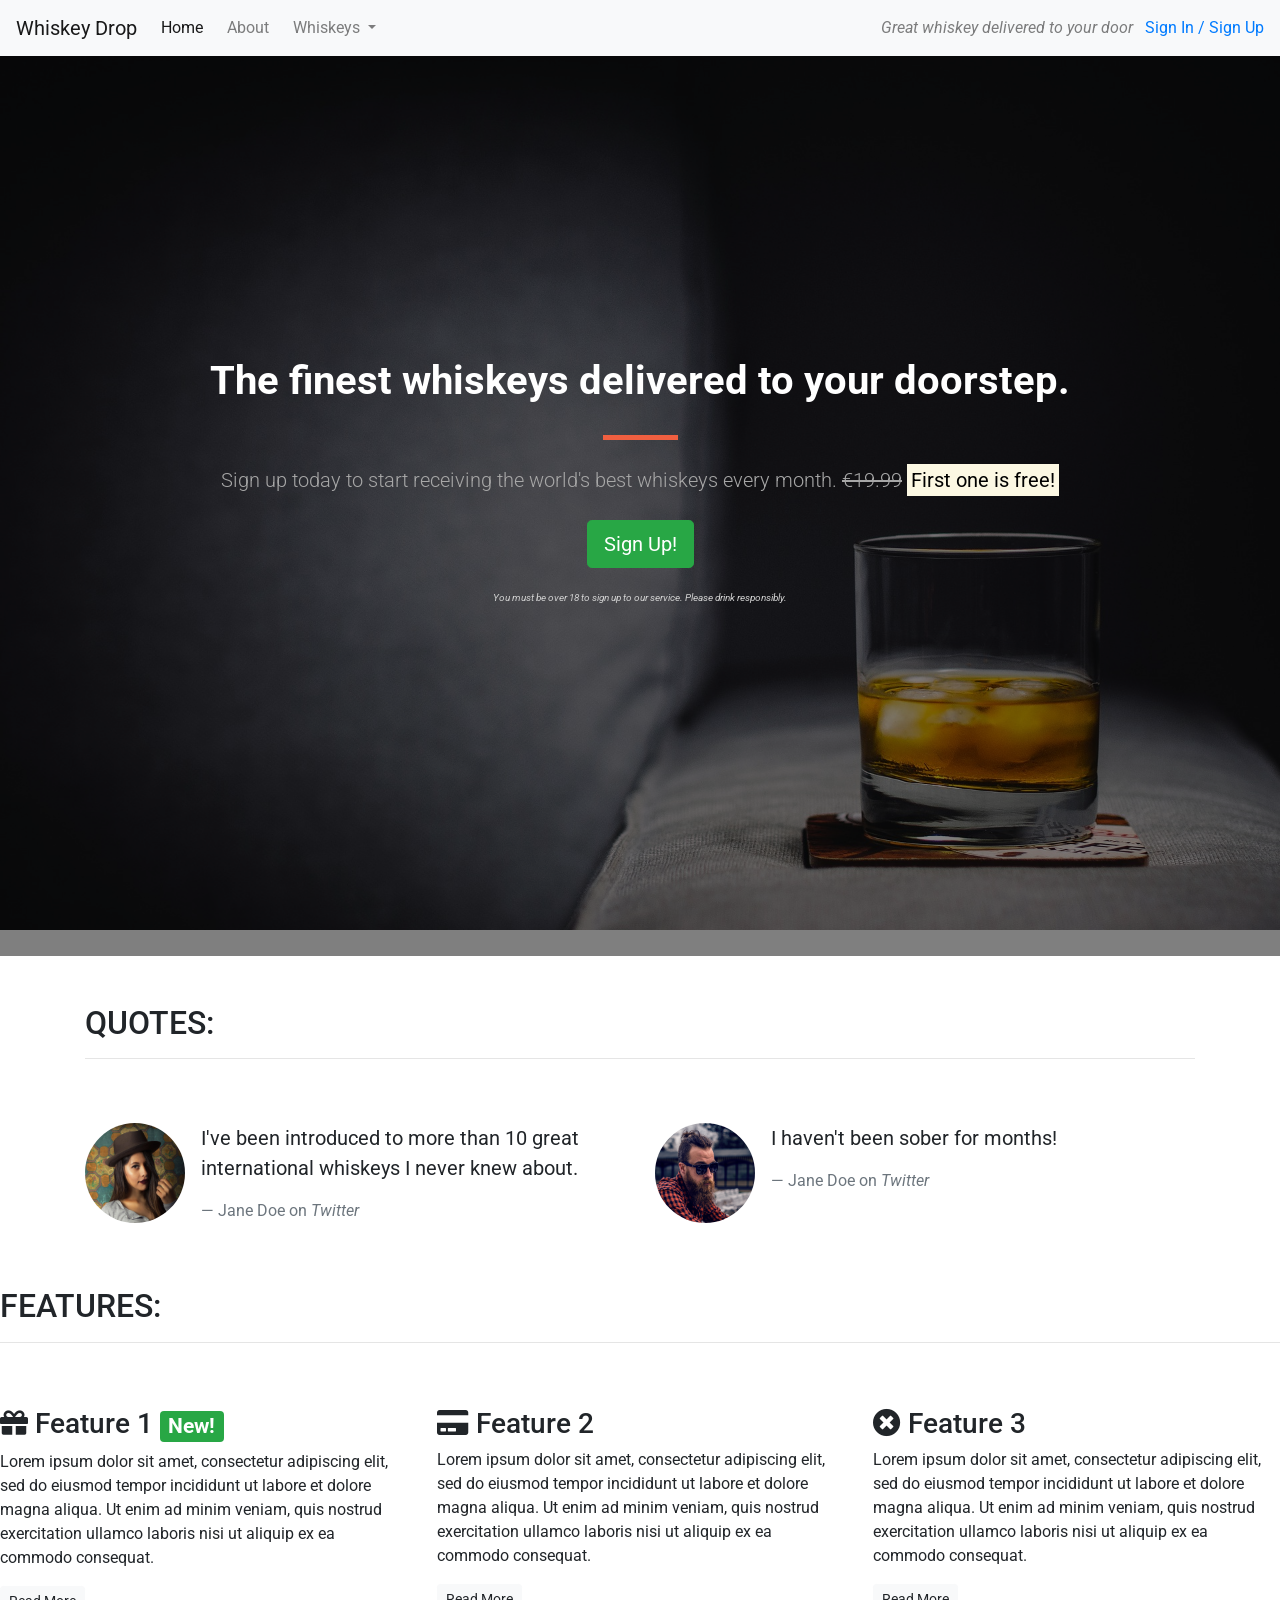
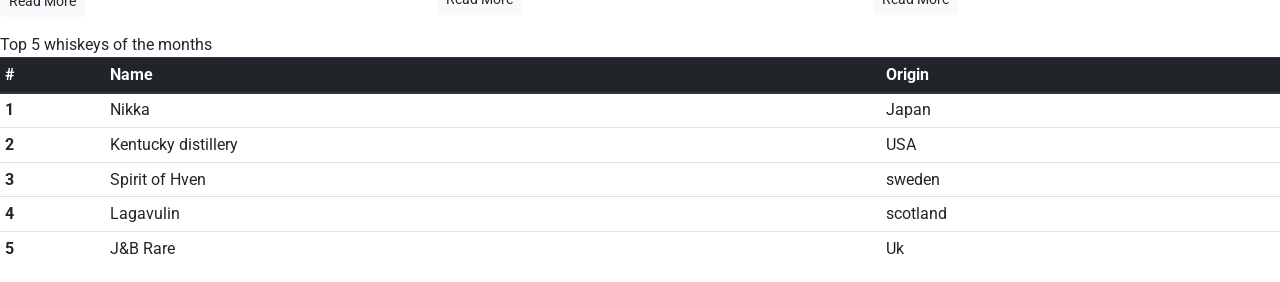
==== commit 968afff5: "Bug fixes" ====
--- a/index.html
+++ b/index.html
@@ -87,7 +87,7 @@
                 <div class="col-12 col-md-6">
                     <div class="media">
                         <div class="d-none d-sm-block">
-                            <img src="https://lh3.googleusercontent.com/eaz0fLBTvAdo8CmZspJ43XncqQC_3GX3hb6mcWHVbM6Vpq54zXE5klBe7Ft0PHZj2DQKD-4=s93" class="rounded-circle mr-3" height=100 width=100>
+                            <img src="images/girl-image.png" class="rounded-circle mr-3" height=100 width=100>
                         </div>
                         <div class="media-body">
                             <blockquote class="blockquote">
@@ -100,7 +100,7 @@
                 <div class="col-12 col-md-6">
                     <div class="media">
                         <div class="d-none d-sm-block">
-                            <img src="https://lh3.googleusercontent.com/yss5k7tD0VJmGRZeNhvt5OzPz6K_PU1TjHqEv6JJ3BTSgSYM6jveVAKgsTJ7X_uJzWCU=s90" class="rounded-circle mr-3" height=100 width=100>
+                            <img src="images/guy-image.png" class="rounded-circle mr-3" height=100 width=100>
                         </div>
                         <div class="media-body">
                             <blockquote class="blockquote">
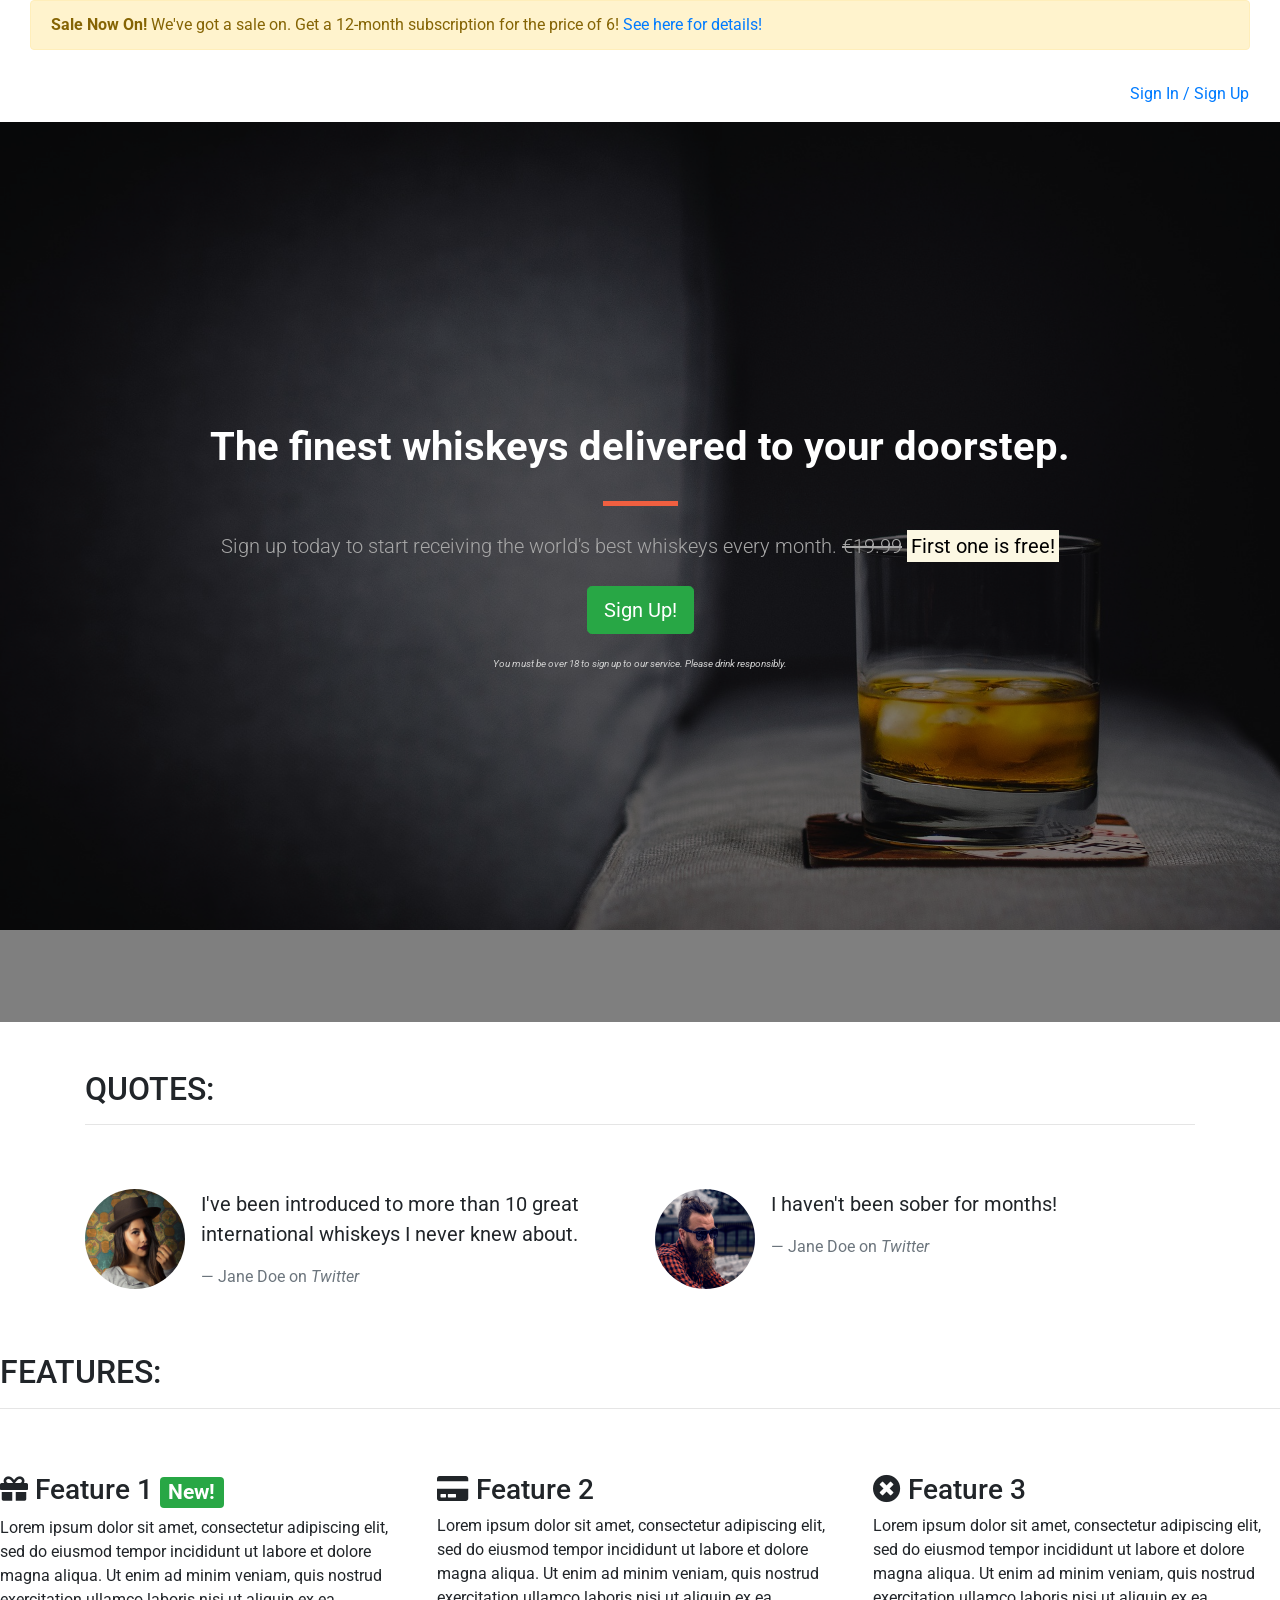
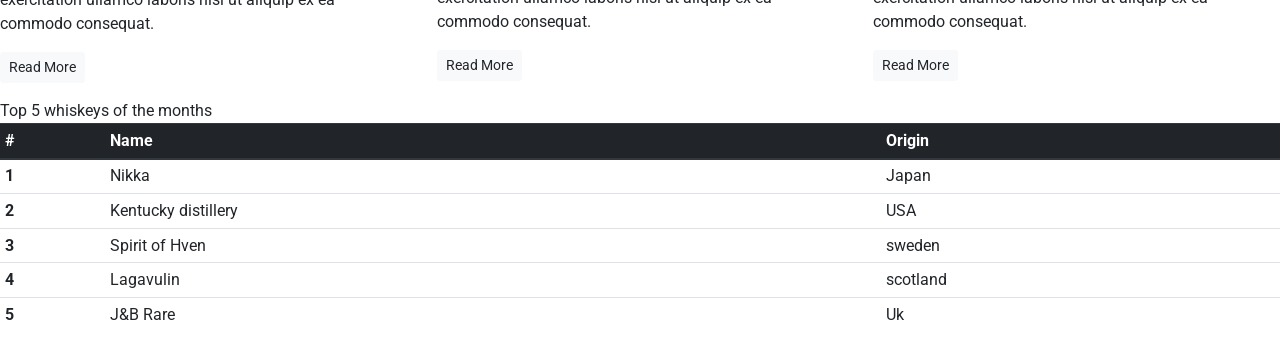
==== commit d5114737: "Bug fixes" ====
--- a/index.html
+++ b/index.html
@@ -12,14 +12,22 @@
 </head>
 
 <body>
-    <!--Nav-->
-    <nav class="navbar navbar-light navbar-expand-sm bg-light">
-        <a href="/" class="navbar-brand">
-                    Whiskey Drop</a>
-
-        <button class="navbar-toggler ml-auto" type="button" data-toggle="collapse" data-target="#navbarNavDropdown" aria-controls="navbarNavDropdown" aria-expanded="false" aria-label="Toggle navigation">
+    <div class="container-fluid navalert-container">
+        <div class="container-fluid alert-container">
+            <div class="row d-none d-sm-block">
+                <div class="col-12">
+                    <div class="site-wide-alert alert alert-warning">
+                        <strong>Sale Now On!</strong> We've got a sale on. Get a 12-month subscription for the price of 6! <a href="">See here for details!</a>
+                    </div>
+                </div>
+            </div>
+        </div>
+        <nav class="navbar navbar-dark navbar-expand-sm">
+            <a href="/" class="navbar-brand">Whiskey Drop</a>
+
+            <button class="navbar-toggler ml-auto" type="button" data-toggle="collapse" data-target="#navbarNavDropdown" aria-controls="navbarNavDropdown" aria-expanded="false" aria-label="Toggle navigation">
         <span class="navbar-toggler-icon"></span></button>
-
+        
         <div class="collapse navbar-collapse" id="navbarNavDropdown">
             <ul class="navbar-nav mr-auto">
                 <li class="active nav-item mr-2"><a class="nav-link" href="/">Home</a></li>
@@ -45,6 +53,7 @@
         </div>
         <!--</div>-->
     </nav>
+    </div>
     <!--<div class="container alert-container">-->
     <!--    <div class="row d-none d-sm-block">-->
     <!--        <div class="col-12">-->
--- a/css/style.css
+++ b/css/style.css
@@ -52,6 +52,25 @@
     width: 35px;
 }
 
+/*Navbar/
+ .navalert-container {
+    position: absolute;
+    top: 0;
+    left: 0;
+    z-index: 1;
+    padding-left: 0;
+    padding-right: 0;
+}
+
+.navbar {
+    margin-bottom: 0;
+    width: 100%;
+    background-color: rgba(0, 0, 0, .25);
+    border: 0;
+}
+ .navbar .navbar-toggler {
+    border: 0;
+}
 /* Jumbotron */
 
 .jumbotron {
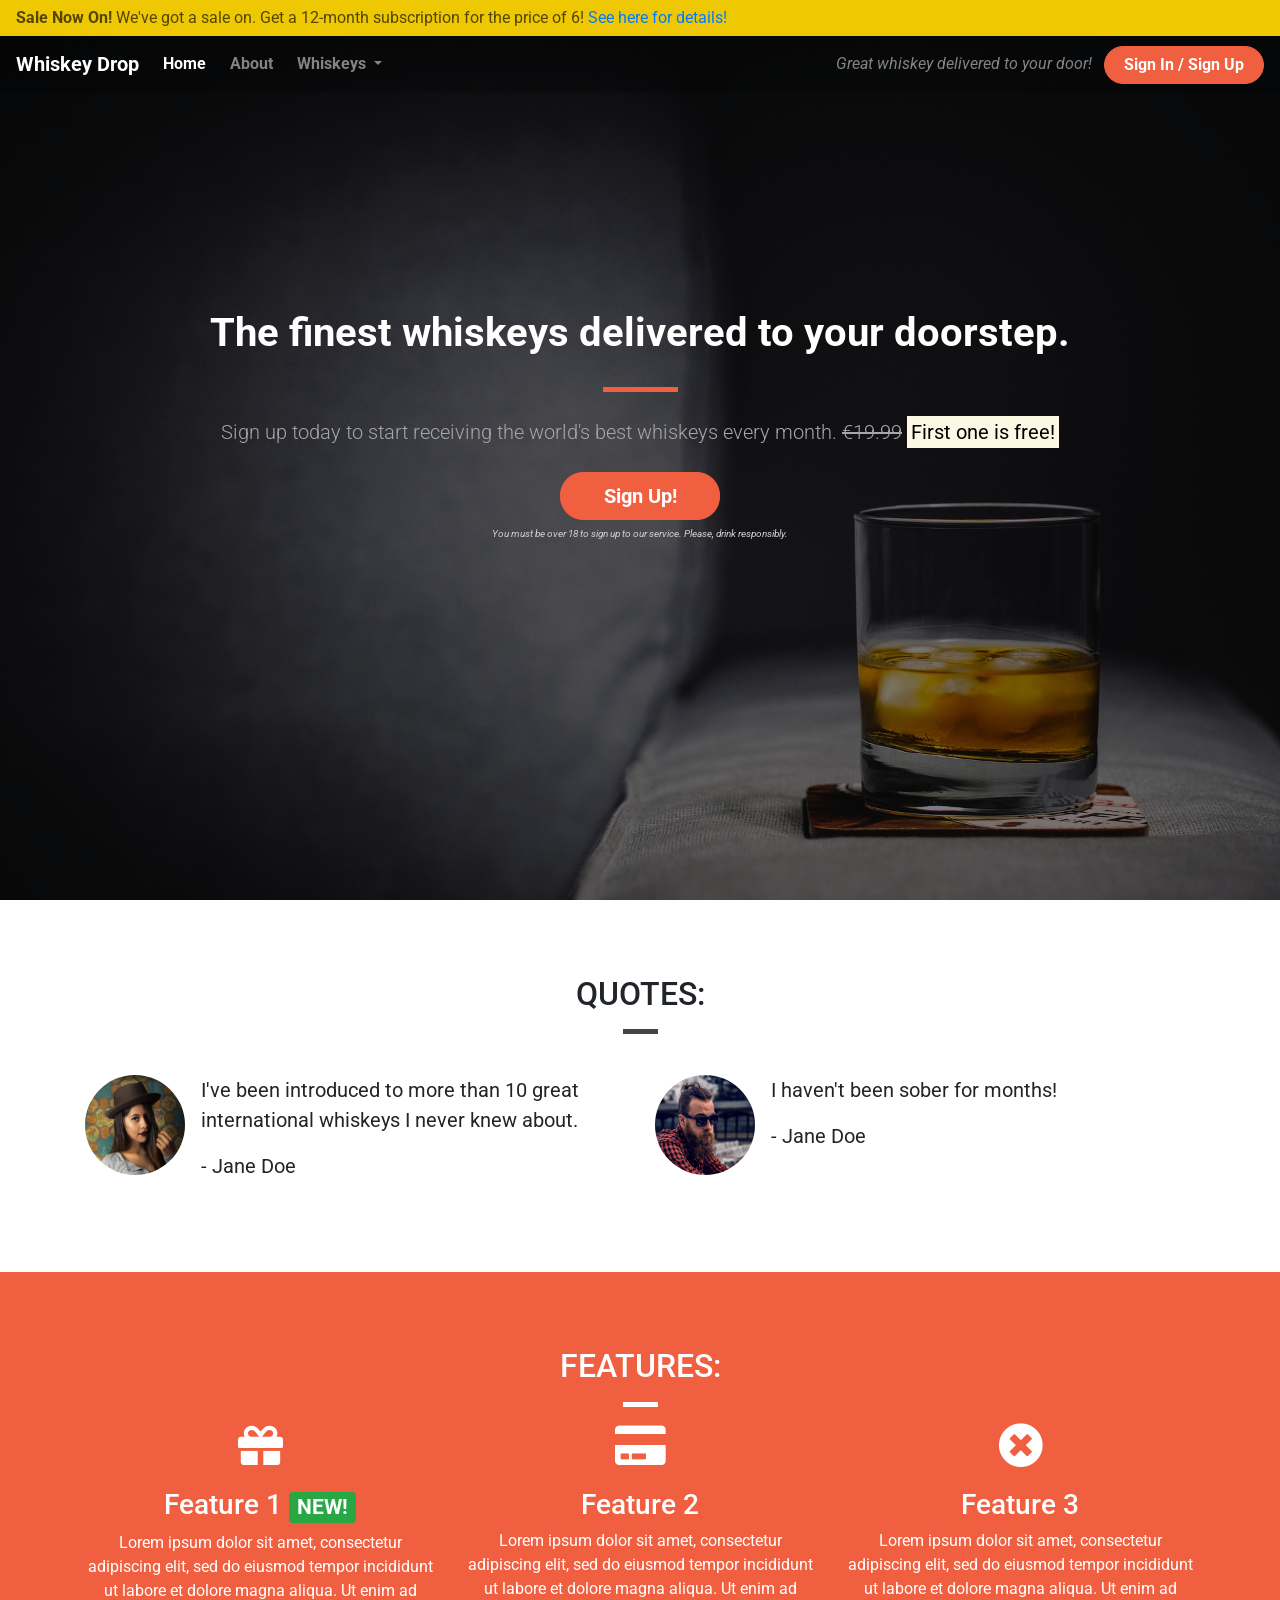
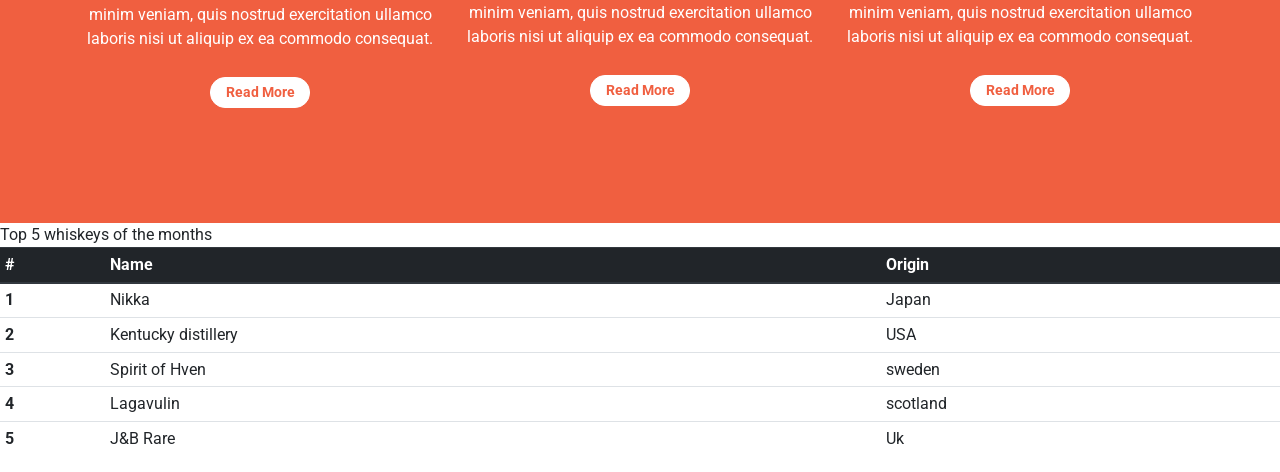
==== commit f8b1ce63: "Bug fixes" ====
--- a/index.html
+++ b/index.html
@@ -3,12 +3,12 @@
 
 <head>
     <meta charset="utf-8">
+    <title>Whiskey Drop | Taste a new whiskey every month</title>
     <meta name="viewport" content="width=device-width, initial-scale=1.0">
-    <title>Whiskey Drop | Taste a new whiskey every month</title>
     <link rel="stylesheet" href="https://maxcdn.bootstrapcdn.com/bootstrap/4.1.3/css/bootstrap.min.css">
     <link rel="stylesheet" href="https://use.fontawesome.com/releases/v5.6.1/css/all.css" integrity="sha384-gfdkjb5BdAXd+lj+gudLWI+BXq4IuLW5IT+brZEZsLFm++aCMlF1V92rMkPaX4PP" crossorigin="anonymous">
     <link href="https://fonts.googleapis.com/css?family=Roboto:400,700" rel="stylesheet">
-    <link rel="stylesheet" href="css/style.css" type="text/css">
+    <link rel="stylesheet" href="css/style.css" type="text/css" />
 </head>
 
 <body>
@@ -27,42 +27,32 @@
 
             <button class="navbar-toggler ml-auto" type="button" data-toggle="collapse" data-target="#navbarNavDropdown" aria-controls="navbarNavDropdown" aria-expanded="false" aria-label="Toggle navigation">
         <span class="navbar-toggler-icon"></span></button>
-        
-        <div class="collapse navbar-collapse" id="navbarNavDropdown">
-            <ul class="navbar-nav mr-auto">
-                <li class="active nav-item mr-2"><a class="nav-link" href="/">Home</a></li>
-                <li class="nav-item mr-2"><a class="nav-link" href="">About</a></li>
-                <li class="nav-item dropdown">
-                    <a class="nav-link dropdown-toggle" href="#" id="navbarDropdownMenuLink" role="button" data-toggle="dropdown" aria-haspopup="true" aria-expanded="false">
+
+            <div class="collapse navbar-collapse" id="navbarNavDropdown">
+                <ul class="navbar-nav mr-auto">
+                    <li class="active nav-item mr-2"><a class="nav-link" href="/">Home</a></li>
+                    <li class="nav-item mr-2"><a class="nav-link" href="/about">About</a></li>
+                    <li class="nav-item dropdown">
+                        <a class="nav-link dropdown-toggle" href="#" id="navbarDropdownMenuLink" role="button" data-toggle="dropdown" aria-haspopup="true" aria-expanded="false">
           Whiskeys
         </a>
-                    <div class="dropdown-menu" aria-labelledby="navbarDropdownMenuLink">
-                        <a class="dropdown-item" href="#">Irish</a>
-                        <a class="dropdown-item" href="#">Scotch</a>
-                        <a class="dropdown-item" href="#">Japanese</a>
-                        <a class="dropdown-item" href="#">American</a>
-                    </div>
-                </li>
-
-                <li class="nav-item mr-2 d-block d-sm-none"><a class="nav-link" href="">Sign In / Sign Up</a></li>
-            </ul>
-        </div>
-        <div class="d-none d-md-block">
-            <p class="navbar-text my-auto mr-2"><i>Great whiskey delivered to your door</i></p>
-            <a href="/login">Sign In / Sign Up</a>
-        </div>
-        <!--</div>-->
-    </nav>
-    </div>
-    <!--<div class="container alert-container">-->
-    <!--    <div class="row d-none d-sm-block">-->
-    <!--        <div class="col-12">-->
-    <!--            <div class="alert alert-warning">-->
-    <!--                <strong>Sale Now On!</strong> We've got a sale on. Get a 12 month subscription for the price of 6! <a href="">See here for more details</a>-->
-    <!--            </div>-->
-    <!--        </div>-->
-    <!--    </div>-->
-    <!--</div>-->
+                        <div class="dropdown-menu" aria-labelledby="navbarDropdownMenuLink">
+                            <a class="dropdown-item" href="#">Irish</a>
+                            <a class="dropdown-item" href="#">Scotch</a>
+                            <a class="dropdown-item" href="#">Japanese</a>
+                            <a class="dropdown-item" href="#">American</a>
+                        </div>
+                    </li>
+
+                    <li class="nav-item mr-2 d-block d-sm-none"><a class="nav-link" href="/login">Sign In / Sign Up</a></li>
+                </ul>
+            </div>
+            <div class="d-none d-md-block">
+                <p class="navbar-text my-auto mr-2"><i>Great whiskey delivered to your door!</i></p>
+                <a href="/login" class="btn btn--cta btn--red">Sign In / Sign Up</a>
+            </div>
+        </nav>
+    </div>
     <div class="container-fluid callout-container">
         <!-- Callout -->
         <div class="opaque-overlay">&nbsp;</div>
@@ -75,90 +65,94 @@
                         <s class="d-none d-sm-inline">€19.99</s>
                         <span class="d-inline d-sm-none"><br></span>
                         <strong><mark>First one is free!</mark></strong></p>
-                    <p><button class="btn btn-lg btn-success" data-toggle="modal" data-target="#signUpModal">Sign Up!</button></p>
-                    <p class="text-muted"><small>You must be over 18 to sign up to our service. Please drink responsibly.</small></p>
+                    <button class="btn btn-lg btn--cta btn--red" data-toggle="modal" data-target="#signUpModal">Sign Up!</button>
+                    <p class="text-muted"><small>You must be over 18 to sign up to our service. Please, drink responsibly.</small></p>
                 </section>
             </div>
         </div>
-    </div>
-    <!-- /.callout -->
+        <!-- /.callout -->
+    </div>
 
     <!-- Quotes -->
-    <div class="container quotes-container">
-        <section class="quotes">
-            <div class="row">
-                <div class="col-12 my-5">
-                    <h2 class="text-uppercase">Quotes:</h2>
-                    <hr />
-                </div>
-            </div>
-            <div class="row">
-                <div class="col-12 col-md-6">
-                    <div class="media">
-                        <div class="d-none d-sm-block">
-                            <img src="images/girl-image.png" class="rounded-circle mr-3" height=100 width=100>
-                        </div>
-                        <div class="media-body">
-                            <blockquote class="blockquote">
-                                <p>I've been introduced to more than 10 great international whiskeys I never knew about.</p>
-                                <footer class="blockquote-footer">Jane Doe on <cite title="Twitter">Twitter</cite></footer>
-                            </blockquote>
-                        </div>
-                    </div>
-                </div>
-                <div class="col-12 col-md-6">
-                    <div class="media">
-                        <div class="d-none d-sm-block">
-                            <img src="images/guy-image.png" class="rounded-circle mr-3" height=100 width=100>
-                        </div>
-                        <div class="media-body">
-                            <blockquote class="blockquote">
-                                <p>I haven't been sober for months!</p>
-                                <footer class="blockquote-footer">Jane Doe on <cite title="Twitter">Twitter</cite></footer>
-                            </blockquote>
-                        </div>
-                    </div>
-                </div>
-            </div>
-        </section>
-    </div>
-    <!-- /.quotes -->
+    <div class="container-wrapper">
+        <div class="container quotes-container content-container">
+            <section class="quotes">
+                <div class="row">
+                    <div class="col-12 page-header">
+                        <h2 class="text-uppercase">Quotes:</h2>
+                        <hr class="block-divider block-divider--short">
+                    </div>
+                </div>
+                <div class="row">
+                    <div class="col-12 col-md-6">
+                        <div class="media">
+                            <div class="d-none d-sm-block">
+                                <img src="images/girl-image.png" class="rounded-circle mr-3" height=100 width=100>
+                            </div>
+                            <div class="media-body">
+                                <blockquote class="blockquote">
+                                    <p>I've been introduced to more than 10 great international whiskeys I never knew about.</p>
+                                    <p>- Jane Doe</p>
+                                </blockquote>
+                            </div>
+                        </div>
+                    </div>
+                    <div class="col-12 col-md-6">
+                        <div class="media">
+                            <div class="d-none d-sm-block">
+                                <img src="images/guy-image.png" class="rounded-circle mr-3" height=100 width=100>
+                            </div>
+                            <div class="media-body">
+                                <blockquote class="blockquote">
+                                    <p>I haven't been sober for months!</p>
+                                    <p>- Jane Doe</p>
+                                </blockquote>
+                            </div>
+                        </div>
+                    </div>
+                </div>
+            </section>
+            <!-- /.quotes -->
+        </div>
+    </div>
 
     <!-- Features -->
-    <div class="features-container">
-        <section class="features">
-            <div class="row">
-                <div class="col-12 my-5">
-                    <h2 class="text-uppercase">Features:</h2>
-                    <hr />
-                </div>
-            </div>
-            <div class="row">
-                <div class="col-12 col-md-6 col-lg-4">
-                    <div class="feature">
-                        <h3><i class="fas fa-gift d-none d-sm-inline"></i> Feature 1 <span class="badge badge-success">New!</span></h3>
-                        <p>Lorem ipsum dolor sit amet, consectetur adipiscing elit, sed do eiusmod tempor incididunt ut labore et dolore magna aliqua. Ut enim ad minim veniam, quis nostrud exercitation ullamco laboris nisi ut aliquip ex ea commodo consequat.</p>
-                        <p><a class="btn btn-sm btn-light" href="">Read More</a></p>
-                    </div>
-                </div>
-                <div class="col-12 col-md-6 col-lg-4">
-                    <div class="feature">
-                        <h3><i class="fas fa-credit-card d-none d-sm-inline"></i> Feature 2</h3>
-                        <p>Lorem ipsum dolor sit amet, consectetur adipiscing elit, sed do eiusmod tempor incididunt ut labore et dolore magna aliqua. Ut enim ad minim veniam, quis nostrud exercitation ullamco laboris nisi ut aliquip ex ea commodo consequat.</p>
-                        <p><a class="btn btn-sm btn-light" href="">Read More</a></p>
-                    </div>
-                </div>
-                <div class="col-12 d-md-none d-lg-block col-lg-4">
-                    <div class="feature">
-                        <h3><i class="fas fa-times-circle d-none d-sm-inline"></i> Feature 3</h3>
-                        <p>Lorem ipsum dolor sit amet, consectetur adipiscing elit, sed do eiusmod tempor incididunt ut labore et dolore magna aliqua. Ut enim ad minim veniam, quis nostrud exercitation ullamco laboris nisi ut aliquip ex ea commodo consequat.</p>
-                        <p><a class="btn btn-sm btn-light" href="">Read More</a></p>
-                    </div>
-                </div>
-            </div>
-        </section>
-    </div>
-    <!-- /.features -->
+    <div class="container-wrapper container-wrapper--red">
+        <div class="container features-container content-container">
+            <section class="features">
+                <div class="row">
+                    <div class="col-12 page-header">
+                        <h2 class="text-uppercase">Features:</h2>
+                        <hr class="block-divider block-divider--short block-divider--white">
+                    </div>
+                </div>
+                <div class="row">
+                    <div class="col-12 col-md-6 col-lg-4">
+                        <div class="feature">
+                            <h3><i class="fas fa-gift d-none d-sm-block"></i> Feature 1 <span class="badge badge-success">NEW!</span></h3>
+                            <p>Lorem ipsum dolor sit amet, consectetur adipiscing elit, sed do eiusmod tempor incididunt ut labore et dolore magna aliqua. Ut enim ad minim veniam, quis nostrud exercitation ullamco laboris nisi ut aliquip ex ea commodo consequat.</p>
+                            <p><a class="btn btn-sm btn-light" href="">Read More</a></p>
+                        </div>
+                    </div>
+                    <div class="col-12 col-md-6 col-lg-4">
+                        <div class="feature">
+                            <h3><i class="fas fa-credit-card d-none d-sm-block"></i> Feature 2</h3>
+                            <p>Lorem ipsum dolor sit amet, consectetur adipiscing elit, sed do eiusmod tempor incididunt ut labore et dolore magna aliqua. Ut enim ad minim veniam, quis nostrud exercitation ullamco laboris nisi ut aliquip ex ea commodo consequat.</p>
+                            <p><a class="btn btn-sm btn-light" href="">Read More</a></p>
+                        </div>
+                    </div>
+                    <div class="col-12 d-md-none d-lg-block col-lg-4">
+                        <div class="feature">
+                            <h3><i class="fas fa-times-circle d-none d-sm-block"></i> Feature 3</h3>
+                            <p>Lorem ipsum dolor sit amet, consectetur adipiscing elit, sed do eiusmod tempor incididunt ut labore et dolore magna aliqua. Ut enim ad minim veniam, quis nostrud exercitation ullamco laboris nisi ut aliquip ex ea commodo consequat.</p>
+                            <p><a class="btn btn-sm btn-light" href="">Read More</a></p>
+                        </div>
+                    </div>
+                </div>
+            </section>
+            <!-- /.features -->
+        </div>
+    </div>
 
     <div class="modal" tabindex="-1" role="dialog" id="signUpModal">
         <div class="modal-dialog" role="document">
@@ -190,7 +184,6 @@
             </div>
         </div>
     </div>
-     
      <!--Top 5 whiskeys of the month -->
     <section>Top 5 whiskeys of the months </section> 
         <table class="table table-sm">
--- a/css/style.css
+++ b/css/style.css
@@ -4,17 +4,24 @@
 
 /* Containers */
 
+.container-wrapper {}
+
+.container-wrapper--red {
+    background-color: #f05f40;
+    color: white;
+}
+
 .alert-container {}
 
 .callout-container {
     height: 100vh;
 
-    background: url('../images/whiskey-background.jpg') no-repeat center center fixed;
+    background: url('../images/whiskey-background.jpg') no-repeat bottom right fixed;
     -webkit-background-size: cover;
     -moz-background-size: cover;
     -o-background-size: cover;
     background-size: cover;
-
+    
     display: flex;
     align-items: center;
     justify-content: center;
@@ -31,29 +38,14 @@
     background-color: rgba(0, 0, 0, 0.5);
 }
 
-.quotes-container {}
-
-.features-container {}
-
-/* Block dividers */
-
-.block-divider {
-    width: 75px;
-    height: 5px;
-    border: 0;
-    background-color: #444;
-}
-
-.block-divider--orange {
-    background-color: #f05f40;
-}
-
-.block-divider--short {
-    width: 35px;
-}
-
-/*Navbar/
- .navalert-container {
+.content-container {
+    padding-top: 75px;
+    padding-bottom: 75px;
+}
+
+/* Navbar */
+
+.navalert-container {
     position: absolute;
     top: 0;
     left: 0;
@@ -68,9 +60,20 @@
     background-color: rgba(0, 0, 0, .25);
     border: 0;
 }
- .navbar .navbar-toggler {
+
+.navbar .navbar-toggler {
     border: 0;
 }
+
+.navbar .navbar-brand {
+    font-weight: bold;
+}
+
+.navbar .navbar-nav a {
+    font-weight: bold;
+}
+
+
 /* Jumbotron */
 
 .jumbotron {
@@ -93,6 +96,27 @@
     font-size: 60%;
     font-style: italic;
     color: #d0d0d0;
+}
+
+/* Block dividers */
+
+.block-divider {
+    width: 75px;
+    height: 5px;
+    border: 0;
+    background-color: #444;
+}
+
+.block-divider--orange {
+    background-color: #f05f40;
+}
+
+.block-divider--white {
+    background-color: white;
+}
+
+.block-divider--short {
+    width: 35px;
 }
 
 /* Buttons */
@@ -116,4 +140,62 @@
     background-color: #df4929;
     border-color: #df4929;
     color: white;
+}
+
+/* Alert */
+
+.alert-container .col-12 {
+    padding-left: 0;
+    padding-right: 0;
+}
+
+.site-wide-alert {
+    color: #544600;
+    background-color: #eec802;
+    border-color: #eec802;
+    padding: 5px 15px;
+    margin-bottom: 0;
+    border: 1px solid transparent;
+    border-radius: 0;
+}
+
+/* Page Headers */
+
+.page-header {
+    margin-bottom: 0;
+    border-bottom: 0;
+    text-align: center;
+}
+
+.page-header h2 {
+    margin-top: 0;
+}
+
+/* Quotes */
+
+.quotes .page-header {
+    margin-bottom: 25px;
+}
+
+/* Features */
+
+.feature {
+    text-align: center;
+    margin-bottom: 40px;
+}
+
+.feature i {
+    margin-bottom: 20px;
+    font-size: 45px;
+    line-height: 45px;
+}
+
+.feature .btn {
+    background-color: white;
+    border-color: white;
+    border-radius: 15px;
+    min-width: 100px;
+    font-weight: bold;
+    margin-top: 10px;
+    color: #f05f40;
 }
